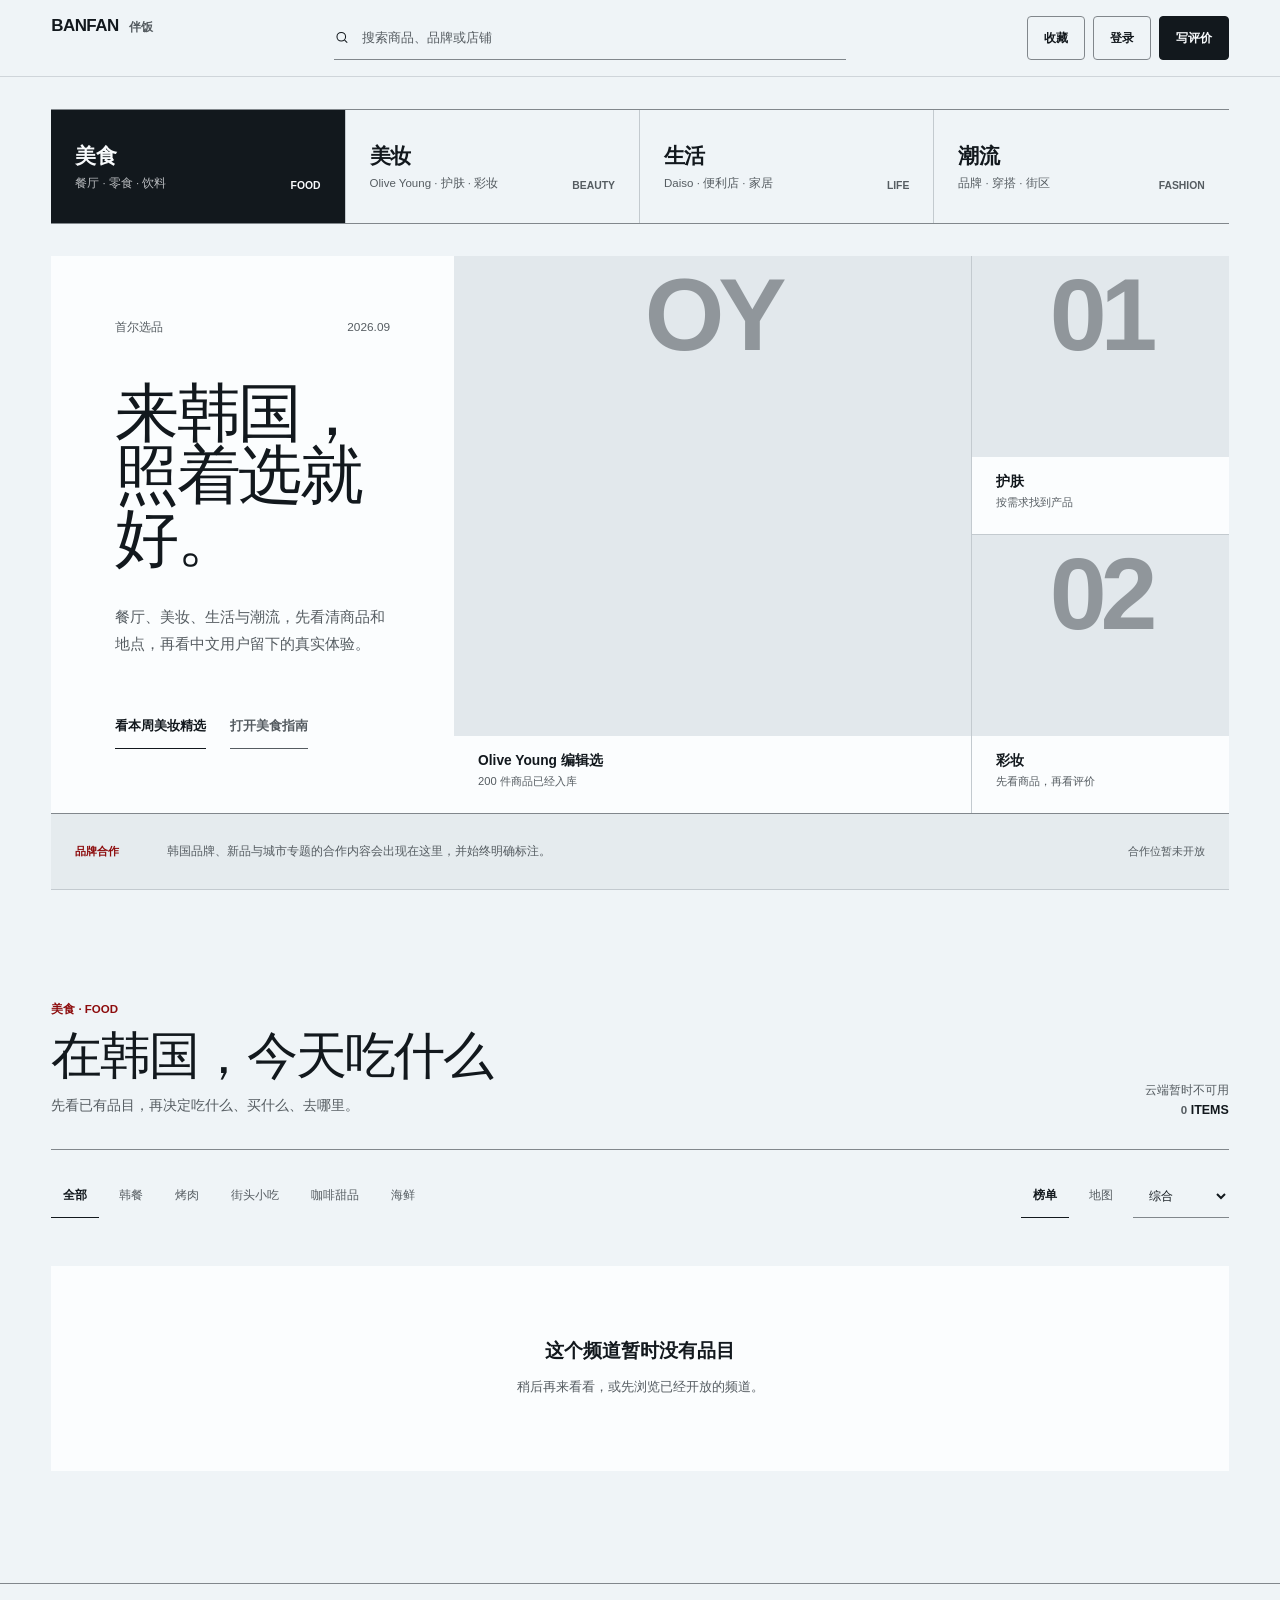
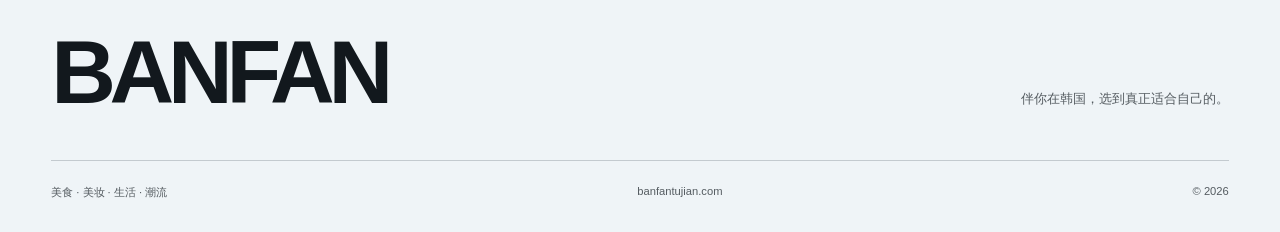
==== index.html @ 087b9762 "Polish catalog UX and connect account data" ====
<!doctype html>
<html lang="zh-CN">
<head>
  <meta charset="UTF-8" />
  <meta name="viewport" content="width=device-width, initial-scale=1.0" />
  <meta name="theme-color" content="#eef2f5" />
  <meta name="description" content="伴饭：给来韩国旅行和生活的中文用户使用的美食、美妆、生活与潮流品目指南。" />
  <title>伴饭 · 来韩国照着选</title>
  <link rel="stylesheet" href="./tokens.css?v=20260927h" />
  <link rel="stylesheet" href="./redesign.css?v=20260927n" />
</head>
<body data-channel="food">
  <header class="site-header">
    <div class="site-header-inner">
      <a class="brand" href="./" aria-label="伴饭首页">
        <strong>BANFAN</strong>
        <span>伴饭</span>
      </a>
      <label class="global-search" for="searchInput">
        <svg aria-hidden="true" viewBox="0 0 24 24"><circle cx="11" cy="11" r="6.5"></circle><path d="m16 16 4 4"></path></svg>
        <input id="searchInput" type="search" aria-label="搜索商品、品牌或店铺" placeholder="搜索商品、品牌或店铺" autocomplete="off" />
      </label>
      <div class="header-actions">
        <button id="openFavoritesButton" class="text-button" type="button" aria-pressed="false">收藏</button>
        <button id="accountButton" class="text-button account-button" type="button">登录</button>
        <button id="openReviewButton" class="primary-button" type="button">写评价</button>
      </div>
    </div>
  </header>

  <main class="catalog-shell">
    <nav class="category-launcher" aria-label="四大频道">
      <button class="category-entry is-active" type="button" data-channel="food" aria-current="page">
        <span class="entry-copy"><strong>美食</strong><small>餐厅 · 零食 · 饮料</small></span><span class="entry-en">FOOD</span>
      </button>
      <button class="category-entry" type="button" data-channel="beauty">
        <span class="entry-copy"><strong>美妆</strong><small>Olive Young · 护肤 · 彩妆</small></span><span class="entry-en">BEAUTY</span>
      </button>
      <button class="category-entry" type="button" data-channel="life">
        <span class="entry-copy"><strong>生活</strong><small>Daiso · 便利店 · 家居</small></span><span class="entry-en">LIFE</span>
      </button>
      <button class="category-entry" type="button" data-channel="fashion">
        <span class="entry-copy"><strong>潮流</strong><small>品牌 · 穿搭 · 街区</small></span><span class="entry-en">FASHION</span>
      </button>
    </nav>

    <section class="hero" aria-label="伴饭首尔选品">
      <div class="hero-copy">
        <div class="hero-context"><span>首尔选品</span><time datetime="2026-09">2026.09</time></div>
        <h1>来韩国，<br />照着选就好。</h1>
        <p>餐厅、美妆、生活与潮流，先看清商品和地点，再看中文用户留下的真实体验。</p>
        <div class="hero-actions">
          <button class="hero-link" type="button" data-channel="beauty">看本周美妆精选</button>
          <button class="hero-link is-muted" type="button" data-channel="food">打开美食指南</button>
        </div>
      </div>
      <div class="hero-lookbook" aria-label="本周精选商品">
        <button class="lookbook-tile lookbook-main" type="button" data-channel="beauty" data-hero-slot="0">
          <span class="lookbook-media"><img class="hero-product-image" src="[data-uri]" alt="" hidden /><span class="lookbook-placeholder">OY</span></span>
          <span class="lookbook-caption"><strong class="hero-product-title">Olive Young 编辑选</strong><small class="hero-product-meta">200 件商品已经入库</small></span>
        </button>
        <button class="lookbook-tile" type="button" data-channel="beauty" data-hero-slot="1">
          <span class="lookbook-media"><img class="hero-product-image" src="[data-uri]" alt="" hidden /><span class="lookbook-placeholder">01</span></span>
          <span class="lookbook-caption"><strong class="hero-product-title">护肤</strong><small class="hero-product-meta">按需求找到产品</small></span>
        </button>
        <button class="lookbook-tile" type="button" data-channel="beauty" data-hero-slot="2">
          <span class="lookbook-media"><img class="hero-product-image" src="[data-uri]" alt="" hidden /><span class="lookbook-placeholder">02</span></span>
          <span class="lookbook-caption"><strong class="hero-product-title">彩妆</strong><small class="hero-product-meta">先看商品，再看评价</small></span>
        </button>
      </div>
    </section>

    <aside class="partner-strip ad-slot" data-ad-placement="home-hero">
      <span class="ad-label">品牌合作</span>
      <p>韩国品牌、新品与城市专题的合作内容会出现在这里，并始终明确标注。</p>
      <small>合作位暂未开放</small>
    </aside>

    <section class="catalog-section">
      <header class="catalog-header">
        <div>
          <p class="channel-label" id="channelEyebrow">美食 · FOOD</p>
          <h2 id="channelTitle">在韩国，今天吃什么</h2>
          <p id="channelDescription">先看已有品目，再决定吃什么、买什么、去哪里。</p>
        </div>
        <div class="catalog-meta">
          <span id="syncStatus">正在读取品目...</span>
          <strong><span id="itemCount">0</span> ITEMS</strong>
        </div>
      </header>

      <div class="catalog-toolbar">
        <div class="filter-chips" id="filterChips" aria-label="品目筛选"></div>
        <div class="toolbar-right">
          <div class="view-switch" id="foodViewSwitch" aria-label="美食查看方式">
            <button class="is-active" type="button" data-view="list" aria-pressed="true">榜单</button>
            <button type="button" data-view="map" aria-pressed="false">地图</button>
          </div>
          <select id="sortSelect" aria-label="排序方式">
            <option value="featured">综合</option><option value="rating">评分</option><option value="reviewed">评价数</option>
          </select>
        </div>
      </div>

      <section class="food-map-panel" id="foodMapPanel" hidden>
        <div id="map"></div>
        <div class="map-head">
          <div><span>FOOD MAP</span><strong>韩国美食地图</strong></div>
          <button id="startAddPlaceButton" type="button">添加新地点</button>
        </div>
        <div class="map-status" id="mapStatus" role="status">地图只在打开时加载</div>
        <div class="add-place-bar" id="addPlaceBar" hidden>
          <div class="add-place-copy"><strong>在地图上点一下位置</strong><span id="coordinateText">尚未选择坐标</span></div>
          <input id="placeNameInput" aria-label="地点名称" placeholder="地点名称" />
          <select id="placeCategoryInput" aria-label="地点分类"><option>韩餐</option><option>烤肉</option><option>街头小吃</option><option>咖啡甜品</option><option>海鲜</option><option>酒馆</option><option>日料</option><option>中餐</option><option>西餐</option></select>
          <input id="placeNoteInput" aria-label="推荐理由" placeholder="一句推荐理由" />
          <button id="savePlaceButton" type="button">保存</button>
          <button id="cancelAddPlaceButton" type="button">取消</button>
        </div>
      </section>

      <div class="catalog-loading" id="catalogLoading" role="status" aria-live="polite">
        <span>正在整理品目</span>
        <div aria-hidden="true"><i></i><i></i><i></i><i></i></div>
      </div>
      <div class="catalog-grid" id="catalogGrid"></div>
      <div class="catalog-more" id="catalogMore" hidden>
        <button id="loadMoreButton" type="button">继续加载</button>
      </div>
      <div class="catalog-empty" id="catalogEmpty" hidden>
        <strong id="emptyTitle">这个分类的品目还没导入。</strong>
        <span id="emptyDescription">品目应该由平台批量导入，不让用户手动创建。下一步接入数据源后会直接出现在这里。</span>
        <div class="empty-actions" id="emptyActions">
          <button class="secondary-button" type="button" data-channel="food">先看美食</button>
          <button class="primary-button" type="button" data-channel="beauty">查看美妆</button>
        </div>
      </div>
    </section>
  </main>

  <button class="mobile-review-button" id="mobileReviewButton" type="button">＋ 晒图评价</button>

  <div class="auth-modal" id="authModal" hidden>
    <button class="modal-backdrop" id="authBackdrop" type="button" aria-label="关闭登录"></button>
    <section class="auth-sheet" role="dialog" aria-modal="true" aria-labelledby="authTitle">
      <button id="closeAuthButton" class="close-button auth-close" type="button" aria-label="关闭"><svg aria-hidden="true" viewBox="0 0 24 24"><path d="M5 5l14 14M19 5 5 19" /></svg></button>
      <div class="auth-intro">
        <h2 id="authTitle">留下真正有用的体验。</h2>
        <p>浏览不需要注册。登录后可以发布带图评价、补充地点，并同步收藏。</p>
        <ul>
          <li>评价必须包含真实照片</li>
          <li>商品评价绑定已有品目</li>
          <li>新地点仅开放在美食地图补充</li>
        </ul>
      </div>
      <div class="auth-action">
        <form id="authForm" class="auth-form">
          <div>
            <h3>邮箱验证码登录</h3>
            <p>输入邮箱，我们会发送一次性验证码。第一次登录会自动创建账号。</p>
          </div>
          <label>邮箱地址
            <input id="authEmail" type="email" autocomplete="email" required placeholder="name@example.com" />
          </label>
          <button id="sendAuthLinkButton" class="primary-button" type="submit">获取验证码</button>
          <p class="auth-legal">继续即表示同意遵守社区规则。微信登录将在开放平台资质完成后接入。</p>
        </form>
        <div id="authSent" class="auth-state" hidden>
          <div>
            <h3>输入邮件验证码</h3>
            <p>验证码已发送至 <strong id="authSentEmail"></strong>，10 分钟内有效。</p>
          </div>
          <form id="authOtpForm" class="auth-otp-form">
            <label for="authOtp">登录验证码</label>
            <input id="authOtp" type="text" inputmode="numeric" autocomplete="one-time-code" pattern="[0-9]{6,8}" minlength="6" maxlength="8" required aria-describedby="authOtpHint" placeholder="输入 6–8 位数字" />
            <p id="authOtpHint">也可以点击邮件中的链接直接登录。</p>
            <button id="verifyAuthOtpButton" class="primary-button" type="submit">验证并登录</button>
          </form>
          <div class="auth-state-actions">
            <button id="resendAuthOtpButton" class="text-action" type="button" disabled>60 秒后重新发送</button>
            <button id="changeAuthEmailButton" class="text-action" type="button">更换邮箱</button>
          </div>
        </div>
        <div id="authAccount" class="auth-state" hidden>
          <span>当前账号</span>
          <h3 id="authAccountEmail"></h3>
          <p>你已经可以发布带图评价、补充地点，并在不同设备同步收藏。</p>
          <button id="signOutButton" class="secondary-button" type="button">退出登录</button>
        </div>
        <p id="authStatus" class="auth-status" role="status" hidden></p>
      </div>
    </section>
  </div>

  <div class="review-modal" id="reviewModal" hidden>
    <button class="modal-backdrop" id="modalBackdrop" type="button" aria-label="关闭评价"></button>
    <section class="review-sheet" role="dialog" aria-modal="true" aria-labelledby="reviewTitle">
      <header class="review-header">
        <div><p class="dialog-context">照片必填 · 评价绑定已有品目</p><h2 id="reviewTitle">晒图评价</h2></div>
        <button id="closeReviewButton" class="close-button" type="button" aria-label="关闭"><svg aria-hidden="true" viewBox="0 0 24 24"><path d="M5 5l14 14M19 5 5 19" /></svg></button>
      </header>
      <ol class="review-steps" aria-label="评价步骤">
        <li class="is-active"><span>1</span>选择品目</li>
        <li><span>2</span>晒图打分</li>
        <li><span>3</span>写真实体验</li>
      </ol>
      <form id="reviewForm" class="review-form">
        <label>你评价的是
          <input id="reviewItemInput" list="catalogSuggestions" required placeholder="搜索现有品目，不需要自己创建" autocomplete="off" />
          <datalist id="catalogSuggestions"></datalist>
        </label>
        <div class="form-row">
          <label>评分
            <select id="reviewRating" required>
              <option value="5">5.0 · 非常值得</option><option value="4.5">4.5 · 推荐</option>
              <option value="4">4.0 · 不错</option><option value="3">3.0 · 一般</option>
              <option value="2">2.0 · 不太推荐</option><option value="1">1.0 · 避雷</option>
            </select>
          </label>
          <label>实拍照片
            <input id="reviewPhoto" type="file" accept="image/*" multiple required />
          </label>
        </div>
        <div id="reviewPhotoPreview" class="photo-preview" hidden></div>
        <label>真实体验
          <textarea id="reviewText" required minlength="10" rows="4" maxlength="500" placeholder="至少 10 个字：口味 / 肤感 / 耐用度 / 尺码……"></textarea>
        </label>
        <p class="form-note">美妆、生活、潮流品目不能由用户直接新建；缺少品目的收集入口将在下一步开放。美食地点可在 FOOD 地图新增。</p>
        <div class="form-actions">
          <button id="missingItemButton" class="quiet-button" type="button">品目补充功能准备中</button>
          <button id="submitReviewButton" class="submit-review" type="submit">提交评价</button>
        </div>
      </form>
    </section>
  </div>

  <div class="detail-modal" id="detailModal" hidden>
    <button class="modal-backdrop" id="detailBackdrop" type="button" aria-label="关闭详情"></button>
    <article class="detail-sheet" role="dialog" aria-modal="true" aria-labelledby="detailTitle">
      <button id="closeDetailButton" class="close-button detail-close" type="button" aria-label="关闭"><svg aria-hidden="true" viewBox="0 0 24 24"><path d="M5 5l14 14M19 5 5 19" /></svg></button>
      <div class="detail-product">
        <div class="detail-media"><img id="detailImage" src="[data-uri]" alt="" /></div>
        <div class="detail-copy">
          <p class="channel-label" id="detailCategory"></p>
          <h2 id="detailTitle"></h2>
          <p class="detail-original" id="detailOriginal"></p>
          <p class="detail-note" id="detailNote"></p>
          <div class="detail-score"><strong id="detailRating"></strong><span id="detailReviewCount"></span></div>
          <div class="detail-actions">
            <button id="detailFavoriteButton" class="secondary-button" type="button">收藏</button>
            <button id="detailReviewButton" class="primary-button" type="button">写带图评价</button>
          </div>
          <a id="detailSourceLink" class="detail-source" target="_blank" rel="noopener noreferrer">查看官方商品页 →</a>
        </div>
      </div>
      <section class="detail-reviews">
        <header><h3>真实带图评价</h3><span id="detailReviewSummary"></span></header>
        <div id="detailReviewList" class="detail-review-list"></div>
      </section>
      <aside class="detail-ad ad-slot" data-ad-placement="product-detail">
        <span class="ad-label">BRAND PARTNERSHIP · 品牌合作</span>
        <p>同类商品、品牌故事或门店活动将出现在这里。</p>
      </aside>
    </article>
  </div>

  <footer class="site-footer">
    <div class="footer-brand"><strong>BANFAN</strong><span>伴你在韩国，选到真正适合自己的。</span></div>
    <div class="footer-meta"><span>美食 · 美妆 · 生活 · 潮流</span><span>banfantujian.com</span><span>© 2026</span></div>
  </footer>

  <div class="toast" id="toast" role="status" hidden></div>

  <template id="catalogCardTemplate">
    <article class="catalog-card">
      <div class="card-visual">
        <img class="card-image" src="[data-uri]" alt="" loading="lazy" decoding="async" hidden>
        <span class="card-index"></span><span class="card-glyph"></span>
      </div>
      <div class="card-body">
        <span class="card-category"></span>
        <h3 class="card-title"></h3>
        <p class="card-note"></p>
        <div class="card-meta"><span class="card-rating"></span><span class="card-reviews"></span></div>
      </div>
      <button class="card-open" type="button" aria-label="查看详情"></button>
      <button class="card-favorite" type="button" aria-label="收藏" aria-pressed="false"><svg aria-hidden="true" viewBox="0 0 24 24"><path d="M12 20.2 4.6 13A4.8 4.8 0 0 1 11.4 6.2l.6.7.6-.7A4.8 4.8 0 1 1 19.4 13Z" /></svg></button>
    </article>
  </template>

  <script src="./config.js?v=20260927l"></script>
  <script src="./app.js?v=20260927o"></script>
</body>
</html>
---- tokens.css ----
/* BanFan · Seoul Selection system tokens */
:root {
  color-scheme: light;

  --color-paper: oklch(96.4% 0.006 235);
  --color-surface: oklch(99.2% 0.002 235);
  --color-surface-muted: oklch(92.8% 0.008 235);
  --color-ink: oklch(20.5% 0.014 250);
  --color-ink-muted: oklch(47% 0.012 245);
  --color-rule: oklch(83.5% 0.01 235);
  --color-rule-strong: oklch(62% 0.01 240);
  --color-accent: oklch(51% 0.19 28);
  --color-accent-dark: oklch(41% 0.16 28);
  --color-accent-ink: oklch(98.5% 0.003 235);
  --color-on-accent: var(--color-accent-ink);
  --color-focus: oklch(55% 0.18 255);

  --font-body: "Helvetica Neue", "Pretendard", "Apple SD Gothic Neo", "PingFang SC", "Noto Sans SC", sans-serif;
  --font-editorial: "Songti SC", "Noto Serif CJK SC", "Source Han Serif SC", "STSong", serif;

  --space-3xs: 0.25rem;
  --space-2xs: 0.5rem;
  --space-xs: 0.75rem;
  --space-sm: 1rem;
  --space-md: 1.5rem;
  --space-lg: 2rem;
  --space-xl: 3rem;
  --space-2xl: 4.5rem;
  --space-3xl: 7rem;

  --text-xs: 0.75rem;
  --text-sm: 0.875rem;
  --text-md: 1rem;
  --text-lg: 1.25rem;
  --text-xl: 1.75rem;
  --text-2xl: clamp(2.35rem, 5vw, 5.25rem);

  --page-gutter: clamp(1rem, 4vw, 4rem);
  --page-max: 100rem;
  --radius-control: 0.25rem;
  --radius-card: 0;
  --rule-hair: 1px;
  --ease-out: cubic-bezier(0.16, 1, 0.3, 1);
  --dur-short: 180ms;
  --dur-medium: 360ms;
}
---- redesign.css ----
* { box-sizing: border-box; }

html {
  overflow-x: clip;
  scroll-behavior: smooth;
  background: var(--color-paper);
}

body {
  overflow-x: clip;
  margin: 0;
  color: var(--color-ink);
  background: var(--color-paper);
  font-family: var(--font-body);
  font-size: var(--text-md);
  -webkit-font-smoothing: antialiased;
  text-rendering: optimizeLegibility;
}

body.modal-open { overflow: hidden; }
[hidden] { display: none !important; }

::selection { color: var(--color-on-accent); background: var(--color-accent); }

button,
input,
select,
textarea { font: inherit; }

button { color: inherit; cursor: pointer; }
button:active { transform: translateY(1px); }

button:focus-visible,
input:focus-visible,
select:focus-visible,
textarea:focus-visible,
[tabindex]:focus-visible {
  outline: 2px solid var(--color-focus);
  outline-offset: 3px;
}

.site-header {
  position: sticky;
  z-index: 1000;
  top: 0;
  border-bottom: var(--rule-hair) solid color-mix(in oklch, var(--color-rule) 72%, transparent);
  background: color-mix(in oklch, var(--color-paper) 93%, transparent);
  backdrop-filter: blur(14px);
}

.site-header-inner {
  display: grid;
  grid-template-columns: auto minmax(16rem, 32rem) auto;
  align-items: center;
  justify-content: space-between;
  gap: var(--space-xl);
  width: min(var(--page-max), 100%);
  min-height: 4.75rem;
  margin: 0 auto;
  padding: 0 var(--page-gutter);
}

.brand {
  display: inline-flex;
  align-items: baseline;
  gap: 0.65rem;
  min-height: 2.75rem;
  color: inherit;
  text-decoration: none;
  white-space: nowrap;
}

.brand strong {
  font-size: 1.06rem;
  font-weight: 800;
  letter-spacing: -0.03em;
}

.brand span {
  color: var(--color-ink-muted);
  font-size: 0.78rem;
  font-weight: 600;
}

.brand-mark,
.top-nav { display: none; }

.global-search {
  display: flex;
  align-items: center;
  gap: var(--space-xs);
  min-width: 0;
  min-height: 2.75rem;
  border: 0;
  border-bottom: var(--rule-hair) solid var(--color-rule-strong);
  background: transparent;
}

.global-search svg {
  width: 1.05rem;
  height: 1.05rem;
  fill: none;
  stroke: currentColor;
  stroke-width: 1.6;
}

.global-search input {
  width: 100%;
  border: 0;
  padding: 0;
  color: var(--color-ink);
  background: transparent;
  outline: 0;
  font-size: 0.84rem;
}

.global-search input::placeholder { color: var(--color-ink-muted); }

.header-actions {
  display: flex;
  align-items: center;
  justify-content: flex-end;
  gap: var(--space-2xs);
}

.text-button,
.primary-button,
.secondary-button,
.quiet-button,
.review-button,
.submit-review {
  min-height: 2.75rem;
  border: var(--rule-hair) solid var(--color-rule-strong);
  border-radius: var(--radius-control);
  padding: 0 var(--space-sm);
  background: transparent;
  font-size: 0.78rem;
  font-weight: 650;
  transition: color var(--dur-short) var(--ease-out), background var(--dur-short) var(--ease-out), border-color var(--dur-short) var(--ease-out);
}

.primary-button,
.review-button,
.submit-review {
  color: var(--color-on-accent);
  border-color: var(--color-ink);
  background: var(--color-ink);
}

.primary-button:hover,
.review-button:hover,
.submit-review:hover {
  border-color: var(--color-accent);
  background: var(--color-accent);
}

button:disabled,
input:disabled,
select:disabled,
textarea:disabled { cursor: not-allowed; opacity: 0.55; }

.text-button:hover,
.secondary-button:hover,
.quiet-button:hover { background: var(--color-surface-muted); }

.catalog-shell {
  width: min(var(--page-max), 100%);
  margin: 0 auto;
  padding: var(--space-lg) var(--page-gutter) var(--space-3xl);
}

.hero {
  display: grid;
  grid-template-columns: minmax(19rem, 0.78fr) minmax(0, 1.5fr);
  min-height: clamp(31rem, 62vh, 44rem);
  border-bottom: var(--rule-hair) solid var(--color-rule-strong);
  background: var(--color-surface);
}

.hero-copy {
  display: flex;
  flex-direction: column;
  justify-content: space-between;
  min-width: 0;
  padding: clamp(2rem, 5vw, 5rem);
}

.hero-context {
  display: flex;
  justify-content: space-between;
  gap: var(--space-lg);
  margin: 0;
  color: var(--color-ink-muted);
  font-size: 0.74rem;
  font-variant-numeric: tabular-nums;
}

.hero h1 {
  max-width: 9ch;
  margin: auto 0 0;
  font-family: var(--font-editorial);
  font-size: var(--text-2xl);
  font-weight: 570;
  line-height: 0.98;
  letter-spacing: -0.04em;
  text-wrap: balance;
  min-width: 0;
  overflow-wrap: anywhere;
}

.hero-copy > p:not(.hero-context) {
  max-width: 34rem;
  margin: var(--space-lg) 0 0;
  color: var(--color-ink-muted);
  font-size: 0.95rem;
  line-height: 1.8;
}

.hero-actions {
  display: flex;
  flex-wrap: wrap;
  gap: var(--space-md);
  margin-top: var(--space-xl);
}

.hero-link {
  min-height: 2.75rem;
  border: 0;
  border-bottom: var(--rule-hair) solid currentColor;
  padding: 0;
  background: transparent;
  font-size: 0.8rem;
  font-weight: 700;
}

.hero-link.is-muted { color: var(--color-ink-muted); }
.hero-link:hover { color: var(--color-accent); }

.hero-lookbook {
  display: grid;
  grid-template-columns: minmax(0, 1.45fr) minmax(0, 0.72fr);
  grid-template-rows: repeat(2, minmax(0, 1fr));
  min-width: 0;
  background: var(--color-rule);
  gap: var(--rule-hair);
}

.lookbook-tile {
  position: relative;
  display: grid;
  grid-template-rows: minmax(0, 1fr) auto;
  min-width: 0;
  min-height: 0;
  border: 0;
  padding: 0;
  text-align: left;
  background: var(--color-surface-muted);
  overflow: hidden;
}

.lookbook-main { grid-row: 1 / -1; }

.lookbook-media {
  position: relative;
  display: grid;
  place-items: center;
  min-height: 0;
  background: var(--color-surface-muted);
  overflow: hidden;
}

.hero-product-image {
  width: 100%;
  height: 100%;
  padding: clamp(1rem, 3vw, 3.5rem);
  object-fit: contain;
  background: var(--color-surface);
  transition: transform var(--dur-medium) var(--ease-out);
}

.lookbook-main .hero-product-image { padding: clamp(2rem, 5vw, 6rem); }
.lookbook-tile:hover .hero-product-image { transform: scale(1.018); }

.lookbook-placeholder {
  color: color-mix(in oklch, var(--color-ink-muted) 58%, transparent);
  font-size: clamp(2.4rem, 8vw, 8rem);
  font-weight: 760;
  letter-spacing: -0.06em;
}

.lookbook-caption {
  display: grid;
  gap: 0.25rem;
  min-width: 0;
  padding: var(--space-sm) var(--space-md) var(--space-md);
  background: var(--color-surface);
}

.lookbook-caption strong {
  overflow: hidden;
  font-size: 0.86rem;
  font-weight: 660;
  text-overflow: ellipsis;
  white-space: nowrap;
}

.lookbook-caption small {
  overflow: hidden;
  color: var(--color-ink-muted);
  font-size: 0.7rem;
  text-overflow: ellipsis;
  white-space: nowrap;
}

.partner-strip {
  display: grid;
  grid-template-columns: auto minmax(0, 1fr) auto;
  align-items: center;
  gap: var(--space-xl);
  min-height: 4.75rem;
  border-bottom: var(--rule-hair) solid var(--color-rule);
  padding: var(--space-sm) var(--space-md);
  background: color-mix(in oklch, var(--color-surface-muted) 78%, var(--color-paper));
}

.ad-label {
  color: var(--color-accent-dark);
  font-size: 0.7rem;
  font-weight: 750;
  letter-spacing: 0;
  white-space: nowrap;
}

.partner-strip p {
  margin: 0;
  color: var(--color-ink-muted);
  font-size: 0.78rem;
  line-height: 1.55;
}

.partner-strip small {
  color: var(--color-ink-muted);
  font-size: 0.7rem;
  white-space: nowrap;
}

.category-launcher {
  display: grid;
  grid-template-columns: repeat(4, minmax(0, 1fr));
  margin-bottom: var(--space-lg);
  border-top: var(--rule-hair) solid var(--color-rule-strong);
  border-bottom: var(--rule-hair) solid var(--color-rule-strong);
  background: transparent;
}

.category-entry {
  display: flex;
  align-items: flex-end;
  justify-content: space-between;
  gap: var(--space-md);
  min-width: 0;
  min-height: 5.75rem;
  border: 0;
  border-right: var(--rule-hair) solid var(--color-rule);
  padding: var(--space-lg) var(--space-md);
  text-align: left;
  background: transparent;
  transition: color var(--dur-short) var(--ease-out), background var(--dur-short) var(--ease-out);
}

.category-entry:last-child { border-right: 0; }

.category-entry:hover,
.category-entry.is-active {
  color: var(--color-on-accent);
  background: var(--color-ink);
}

.entry-number,
.entry-arrow,
.entry-icon { display: none; }

.entry-copy {
  display: grid;
  gap: 0.4rem;
  min-width: 0;
}

.entry-copy strong {
  font-size: 1.3rem;
  font-weight: 650;
  letter-spacing: -0.025em;
}

.entry-copy small {
  overflow: hidden;
  color: var(--color-ink-muted);
  font-size: 0.72rem;
  text-overflow: ellipsis;
  white-space: nowrap;
}

.category-entry:hover small,
.category-entry.is-active small { color: color-mix(in oklch, var(--color-on-accent) 72%, transparent); }

.entry-en {
  color: var(--color-ink-muted);
  font-size: 0.65rem;
  font-weight: 720;
}

.category-entry:hover .entry-en,
.category-entry.is-active .entry-en { color: var(--color-on-accent); }

.catalog-section {
  margin-top: var(--space-3xl);
  scroll-margin-top: 6rem;
}

.catalog-header {
  display: grid;
  grid-template-columns: minmax(0, 1fr) auto;
  align-items: end;
  gap: var(--space-xl);
  padding-bottom: var(--space-lg);
  border-bottom: var(--rule-hair) solid var(--color-rule-strong);
}

.channel-label,
.dialog-context {
  margin: 0 0 var(--space-xs);
  color: var(--color-accent-dark);
  font-size: 0.72rem;
  font-weight: 700;
}

.catalog-header h2 {
  max-width: 18ch;
  margin: 0 0 var(--space-xs);
  font-size: clamp(2rem, 4vw, 4.2rem);
  font-weight: 560;
  line-height: 1.04;
  letter-spacing: -0.04em;
  text-wrap: balance;
  min-width: 0;
  overflow-wrap: anywhere;
}

.catalog-header > div > p:last-child {
  max-width: 42rem;
  margin: 0;
  color: var(--color-ink-muted);
  font-size: 0.86rem;
  line-height: 1.65;
}

.catalog-meta {
  display: grid;
  justify-items: end;
  gap: 0.35rem;
  text-align: right;
  font-variant-numeric: tabular-nums;
}

.catalog-meta span { color: var(--color-ink-muted); font-size: 0.72rem; }
.catalog-meta strong { font-size: 0.78rem; font-weight: 700; }

.catalog-toolbar {
  display: flex;
  align-items: center;
  justify-content: space-between;
  gap: var(--space-lg);
  padding: var(--space-md) 0 var(--space-xl);
}

.filter-chips {
  display: flex;
  gap: var(--space-2xs);
  overflow-x: auto;
  scrollbar-width: none;
}

.filter-chips::-webkit-scrollbar { display: none; }

.filter-chip,
.view-switch button {
  flex: 0 0 auto;
  min-height: 2.75rem;
  border: 0;
  border-bottom: var(--rule-hair) solid transparent;
  padding: 0 var(--space-xs);
  color: var(--color-ink-muted);
  background: transparent;
  font-size: 0.76rem;
}

.filter-chip:hover,
.filter-chip.is-active,
.view-switch button:hover,
.view-switch button.is-active {
  color: var(--color-ink);
  border-color: var(--color-ink);
  font-weight: 700;
  background: transparent;
}

.toolbar-right,
.view-switch { display: flex; align-items: center; gap: var(--space-2xs); }

#sortSelect {
  min-height: 2.75rem;
  border: 0;
  border-bottom: var(--rule-hair) solid var(--color-rule-strong);
  border-radius: 0;
  padding: 0 1.75rem 0 var(--space-xs);
  color: var(--color-ink);
  background-color: transparent;
  font-size: 0.76rem;
}

.catalog-grid {
  display: grid;
  grid-template-columns: repeat(4, minmax(0, 1fr));
  gap: var(--space-2xl) var(--space-md);
}

.catalog-card {
  position: relative;
  display: grid;
  align-content: start;
  min-width: 0;
  background: transparent;
  cursor: pointer;
}

.card-visual {
  position: relative;
  display: grid;
  place-items: center;
  aspect-ratio: 1;
  color: var(--color-ink-muted);
  background: var(--color-surface-muted);
  overflow: hidden;
}

.card-visual.has-image { background: var(--color-surface); }
.card-visual.has-image .card-glyph { display: none; }

.card-image {
  width: 100%;
  height: 100%;
  padding: clamp(0.45rem, 1.2vw, 1rem);
  object-fit: contain;
  object-position: center;
  background: var(--color-surface);
  transition: transform var(--dur-medium) var(--ease-out);
}

.catalog-card:hover .card-image { transform: scale(1.018); }
.card-index { display: none; }
.card-glyph { font-size: clamp(2.8rem, 6vw, 5rem); font-weight: 700; letter-spacing: -0.06em; opacity: 0.28; }

.card-body { padding: var(--space-sm) 0 0; }

.card-category {
  display: block;
  overflow: hidden;
  color: var(--color-ink-muted);
  font-size: 0.68rem;
  font-weight: 650;
  text-overflow: ellipsis;
  white-space: nowrap;
}

.card-title {
  display: -webkit-box;
  min-height: 2.8em;
  margin: 0.45rem 0 0;
  overflow: hidden;
  font-size: 0.92rem;
  font-weight: 630;
  line-height: 1.4;
  letter-spacing: -0.018em;
  -webkit-box-orient: vertical;
  -webkit-line-clamp: 2;
}

.card-note {
  margin: var(--space-xs) 0 0;
  color: var(--color-ink);
  font-size: 0.8rem;
  font-weight: 650;
  font-variant-numeric: tabular-nums;
}

.catalog-card[data-kind="place"] .card-note {
  display: -webkit-box;
  min-height: 3.1em;
  overflow: hidden;
  font-weight: 500;
  line-height: 1.55;
  -webkit-box-orient: vertical;
  -webkit-line-clamp: 2;
}

.card-meta {
  display: flex;
  gap: var(--space-xs);
  margin-top: var(--space-xs);
  color: var(--color-ink-muted);
  font-size: 0.68rem;
}

.card-rating { color: var(--color-ink); font-weight: 650; }

.card-favorite {
  position: absolute;
  z-index: 2;
  top: var(--space-xs);
  right: var(--space-xs);
  display: grid;
  place-items: center;
  width: 2.75rem;
  height: 2.75rem;
  border: 0;
  border-radius: 50%;
  background: color-mix(in oklch, var(--color-surface) 92%, transparent);
}

.card-favorite svg { width: 1.15rem; height: 1.15rem; fill: none; stroke: currentColor; stroke-linecap: round; stroke-linejoin: round; stroke-width: 1.6; }
.card-favorite[data-active="true"] { color: var(--color-on-accent); background: var(--color-accent); }
.card-favorite[data-active="true"] svg { fill: currentColor; }

.card-open {
  position: absolute;
  z-index: 1;
  inset: 0;
  border: 0;
  padding: 0;
  background: transparent;
}

.card-open:focus-visible {
  outline: 2px solid var(--color-focus);
  outline-offset: 3px;
}

.catalog-ad {
  display: flex;
  flex-direction: column;
  justify-content: space-between;
  aspect-ratio: 1;
  padding: var(--space-lg);
  color: var(--color-on-accent);
  background: var(--color-ink);
}

.catalog-ad .ad-label { color: color-mix(in oklch, var(--color-on-accent) 72%, transparent); }
.catalog-ad strong { display: block; max-width: 12ch; font-size: clamp(1.45rem, 2.6vw, 2.5rem); font-weight: 520; line-height: 1.06; letter-spacing: -0.035em; }
.catalog-ad p { max-width: 28ch; color: color-mix(in oklch, var(--color-on-accent) 66%, transparent); font-size: 0.74rem; line-height: 1.6; }
.catalog-ad small { color: color-mix(in oklch, var(--color-on-accent) 48%, transparent); font-size: 0.68rem; }

.catalog-more { display: grid; place-items: center; padding-top: var(--space-xl); }
.catalog-more button { min-width: 13rem; min-height: 3rem; border: var(--rule-hair) solid var(--color-ink); border-radius: var(--radius-control); background: transparent; font-size: 0.78rem; font-weight: 700; }
.catalog-more button:hover { color: var(--color-on-accent); background: var(--color-ink); }

.catalog-loading {
  display: grid;
  gap: var(--space-md);
  padding: var(--space-md) 0;
  color: var(--color-ink-muted);
  font-size: 0.72rem;
}

.catalog-loading > div { display: grid; grid-template-columns: repeat(4, minmax(0, 1fr)); gap: var(--space-md); }
.catalog-loading i { display: block; aspect-ratio: 1; background: linear-gradient(110deg, var(--color-surface-muted) 30%, var(--color-surface) 45%, var(--color-surface-muted) 60%); background-size: 240% 100%; animation: catalog-loading 1.4s var(--ease-out) infinite; }
@keyframes catalog-loading { to { background-position-x: -240%; } }

.catalog-empty {
  display: grid;
  justify-items: center;
  gap: var(--space-xs);
  padding: var(--space-2xl) var(--space-md);
  text-align: center;
  background: var(--color-surface);
}

.catalog-empty strong { font-size: 1.2rem; }
.catalog-empty span { max-width: 36rem; color: var(--color-ink-muted); font-size: 0.82rem; line-height: 1.7; }
.empty-actions { display: flex; flex-wrap: wrap; justify-content: center; gap: var(--space-xs); margin-top: var(--space-sm); }

.food-map-panel {
  position: relative;
  height: min(42rem, 70vh);
  min-height: 31rem;
  margin-bottom: var(--space-lg);
  background: var(--color-surface-muted);
  overflow: hidden;
}

#map { width: 100%; height: 100%; }

.map-fallback {
  display: grid;
  grid-template-rows: auto minmax(0, 1fr);
  width: 100%;
  height: 100%;
  padding: 6.5rem var(--space-lg) var(--space-lg);
  background: var(--color-surface-muted);
}

.map-fallback-copy { max-width: 34rem; }
.map-fallback-copy strong { display: block; font-family: var(--font-editorial); font-size: clamp(1.7rem, 3vw, 2.8rem); font-weight: 560; letter-spacing: -0.03em; }
.map-fallback-copy p { margin: var(--space-xs) 0 var(--space-lg); color: var(--color-ink-muted); font-size: 0.78rem; line-height: 1.65; }
.map-fallback-list { display: grid; grid-template-columns: repeat(3, minmax(0, 1fr)); align-content: start; gap: var(--rule-hair); overflow-y: auto; background: var(--color-rule); }
.map-fallback-place { display: grid; gap: 0.35rem; min-height: 6.5rem; border: 0; padding: var(--space-sm); text-align: left; background: var(--color-surface); }
.map-fallback-place:hover { background: color-mix(in oklch, var(--color-surface) 78%, var(--color-paper)); }
.map-fallback-place strong { overflow: hidden; font-size: 0.84rem; text-overflow: ellipsis; white-space: nowrap; }
.map-fallback-place span { color: var(--color-ink-muted); font-size: 0.7rem; }

.map-head {
  position: absolute;
  z-index: 700;
  top: var(--space-sm);
  right: var(--space-sm);
  left: var(--space-sm);
  display: flex;
  align-items: center;
  justify-content: space-between;
  pointer-events: none;
}

.map-head > div,
.map-status {
  display: grid;
  gap: 0.18rem;
  border: var(--rule-hair) solid var(--color-rule);
  padding: var(--space-xs) var(--space-sm);
  background: color-mix(in oklch, var(--color-surface) 95%, transparent);
  box-shadow: 0 0.75rem 2.2rem color-mix(in oklch, var(--color-ink) 10%, transparent);
  pointer-events: auto;
}

.map-head span { color: var(--color-ink-muted); font-size: 0.7rem; letter-spacing: 0; }
.map-head strong { font-size: 0.92rem; }
.map-head button { min-height: 2.75rem; border: 0; padding: 0 var(--space-sm); color: var(--color-on-accent); background: var(--color-ink); font-size: 0.76rem; font-weight: 700; pointer-events: auto; }

.map-status { position: absolute; z-index: 650; right: var(--space-sm); bottom: var(--space-sm); font-size: 0.7rem; }

.add-place-bar {
  position: absolute;
  z-index: 800;
  right: var(--space-sm);
  bottom: var(--space-sm);
  left: var(--space-sm);
  display: grid;
  grid-template-columns: minmax(10rem, 1.2fr) minmax(9rem, 1fr) 8rem minmax(11rem, 1.4fr) auto auto;
  gap: var(--space-2xs);
  padding: var(--space-xs);
  background: var(--color-surface);
  box-shadow: 0 1rem 3rem color-mix(in oklch, var(--color-ink) 14%, transparent);
}

.add-place-copy { display: grid; align-content: center; }
.add-place-copy strong { font-size: 0.78rem; }
.add-place-copy span { margin-top: 0.18rem; color: var(--color-ink-muted); font-size: 0.7rem; }
.add-place-bar input,
.add-place-bar select { min-width: 0; min-height: 2.75rem; border: var(--rule-hair) solid var(--color-rule); padding: 0 var(--space-xs); background: var(--color-surface); outline: 0; }
.add-place-bar button { min-height: 2.75rem; border: var(--rule-hair) solid var(--color-rule); padding: 0 var(--space-xs); background: var(--color-surface); font-weight: 700; }
#savePlaceButton { color: var(--color-on-accent); border-color: var(--color-accent); background: var(--color-accent); }

.banfan-pin { display: grid; place-items: center; width: 2.15rem; height: 2.15rem; border: 3px solid var(--color-surface); border-radius: 50% 50% 50% 8px; color: var(--color-on-accent); background: var(--color-accent); box-shadow: 0 0.5rem 1.2rem color-mix(in oklch, var(--color-ink) 20%, transparent); font-size: 0.75rem; font-weight: 750; transform: rotate(-45deg); }
.banfan-pin span { transform: rotate(45deg); }
.map-popup { min-width: 12rem; padding: var(--space-xs) var(--space-sm); background: var(--color-surface); box-shadow: 0 0.75rem 2rem color-mix(in oklch, var(--color-ink) 16%, transparent); }
.map-popup strong { display: block; margin-bottom: 0.2rem; }
.map-popup span { color: var(--color-ink-muted); font-size: 0.72rem; }

.mobile-review-button { display: none; }

.auth-modal,
.review-modal,
.detail-modal {
  position: fixed;
  z-index: 3000;
  inset: 0;
  display: grid;
  place-items: center;
  padding: var(--space-lg);
}

.modal-backdrop { position: absolute; inset: 0; width: 100%; height: 100%; border: 0; background: color-mix(in oklch, var(--color-ink) 72%, transparent); backdrop-filter: blur(0.25rem); }

.auth-sheet {
  position: relative;
  display: grid;
  grid-template-columns: minmax(0, 0.92fr) minmax(20rem, 1.08fr);
  width: min(54rem, 100%);
  max-height: calc(100dvh - 3rem);
  background: var(--color-surface);
  box-shadow: 0 1.5rem 5rem color-mix(in oklch, var(--color-ink) 24%, transparent);
  overflow-y: auto;
}

.auth-close { position: absolute; z-index: 3; top: var(--space-sm); right: var(--space-sm); }
.auth-intro { display: flex; flex-direction: column; justify-content: space-between; min-height: 30rem; padding: var(--space-xl); color: var(--color-on-accent); background: var(--color-ink); }
.auth-intro h2 { max-width: 9ch; margin: 0; font-family: var(--font-editorial); font-size: clamp(2.6rem, 5vw, 4.4rem); font-weight: 520; line-height: 1.02; letter-spacing: -0.04em; }
.auth-intro p { max-width: 28rem; margin: auto 0 var(--space-xl); color: color-mix(in oklch, var(--color-on-accent) 72%, transparent); font-size: 0.84rem; line-height: 1.7; }
.auth-intro ul { display: grid; gap: var(--space-2xs); margin: 0; padding: var(--space-md) 0 0; border-top: var(--rule-hair) solid color-mix(in oklch, var(--color-on-accent) 24%, transparent); list-style: none; color: color-mix(in oklch, var(--color-on-accent) 82%, transparent); font-size: 0.72rem; }
.auth-action { display: grid; align-content: center; min-height: 30rem; padding: clamp(3rem, 6vw, 5rem) var(--space-xl); }
.auth-form,
.auth-otp-form { display: grid; gap: var(--space-lg); }
.auth-form h3,
.auth-state h3 { margin: 0; font-family: var(--font-editorial); font-size: 1.65rem; font-weight: 560; letter-spacing: -0.03em; overflow-wrap: anywhere; }
.auth-form > div p,
.auth-state p { margin: var(--space-xs) 0 0; color: var(--color-ink-muted); font-size: 0.78rem; line-height: 1.65; }
.auth-form label,
.auth-otp-form label { display: grid; gap: var(--space-xs); font-size: 0.74rem; font-weight: 650; }
.auth-form input,
.auth-otp-form input { width: 100%; min-height: 3rem; border: 0; border-bottom: var(--rule-hair) solid var(--color-rule-strong); border-radius: 0; padding: 0; color: var(--color-ink); background: transparent; outline: 0; font-size: 1rem; }
.auth-form .primary-button,
.auth-otp-form .primary-button { width: 100%; }
.auth-legal { margin: calc(var(--space-xs) * -1) 0 0; color: var(--color-ink-muted); font-size: 0.68rem; line-height: 1.55; }
.auth-state { display: grid; gap: var(--space-md); }
.auth-state > span { color: var(--color-ink-muted); font-size: 0.7rem; }
.auth-state .secondary-button { justify-self: start; }
.auth-state strong { color: var(--color-ink); font-weight: 650; overflow-wrap: anywhere; }
.auth-otp-form { gap: var(--space-sm); margin-top: var(--space-xs); }
.auth-otp-form input {
  min-height: 4.25rem;
  border: var(--rule-hair) solid var(--color-rule-strong);
  padding: 0 var(--space-sm);
  font-size: clamp(1.5rem, 4vw, 2rem);
  font-variant-numeric: tabular-nums;
  font-weight: 650;
  letter-spacing: 0.18em;
}
.auth-otp-form input::placeholder { color: var(--color-ink-muted); font-size: 0.78rem; font-weight: 500; letter-spacing: 0; }
.auth-otp-form input:focus { border-color: var(--color-focus); box-shadow: 0 0 0 1px var(--color-focus); }
.auth-otp-form > p { margin: 0; color: var(--color-ink-muted); font-size: 0.7rem; line-height: 1.55; }
.auth-state-actions { display: flex; flex-wrap: wrap; justify-content: space-between; gap: var(--space-xs) var(--space-md); padding-top: var(--space-xs); border-top: var(--rule-hair) solid var(--color-rule); }
.text-action { min-height: 2.75rem; border: 0; padding: 0; color: var(--color-ink); background: transparent; font-size: 0.72rem; font-weight: 700; text-decoration: underline; text-underline-offset: 0.25rem; }
.text-action:hover { color: var(--color-accent-dark); }
.text-action:disabled { color: var(--color-ink-muted); text-decoration: none; cursor: wait; }
.auth-status { margin: var(--space-md) 0 0; padding-top: var(--space-sm); border-top: var(--rule-hair) solid var(--color-rule); color: var(--color-accent-dark); font-size: 0.72rem; line-height: 1.55; }

.review-sheet,
.detail-sheet {
  position: relative;
  width: min(43rem, 100%);
  max-height: calc(100dvh - 3rem);
  padding: var(--space-lg);
  background: var(--color-surface);
  box-shadow: 0 1.5rem 5rem color-mix(in oklch, var(--color-ink) 24%, transparent);
  overflow-y: auto;
}

.review-header { display: flex; justify-content: space-between; gap: var(--space-lg); padding-bottom: var(--space-md); border-bottom: var(--rule-hair) solid var(--color-rule); }
.review-header h2 { margin: 0; font-size: 1.8rem; font-weight: 570; letter-spacing: -0.035em; }
.close-button { display: grid; place-items: center; width: 2.75rem; height: 2.75rem; border: var(--rule-hair) solid var(--color-rule); background: var(--color-surface); }
.close-button svg { width: 1.1rem; height: 1.1rem; fill: none; stroke: currentColor; stroke-linecap: round; stroke-width: 1.7; }

.review-steps { display: grid; grid-template-columns: repeat(3, minmax(0, 1fr)); margin: var(--space-md) 0; padding: 0; list-style: none; }
.review-steps li { display: flex; align-items: center; gap: var(--space-2xs); min-height: 2.75rem; border-bottom: 2px solid var(--color-rule); color: var(--color-ink-muted); font-size: 0.72rem; font-weight: 650; }
.review-steps li span { font-variant-numeric: tabular-nums; }
.review-steps li.is-active { color: var(--color-ink); border-color: var(--color-accent); }

.review-form { display: grid; gap: var(--space-md); }
.review-form label { display: grid; gap: var(--space-xs); color: var(--color-ink); font-size: 0.76rem; font-weight: 650; }
.review-form input,
.review-form select,
.review-form textarea { width: 100%; border: var(--rule-hair) solid var(--color-rule); border-radius: var(--radius-control); padding: 0.75rem; color: var(--color-ink); background: var(--color-surface); outline: 0; }
.review-form textarea { resize: vertical; }
.form-row { display: grid; grid-template-columns: 1fr 1fr; gap: var(--space-md); }
.photo-preview { display: grid; grid-template-columns: repeat(3, minmax(0, 1fr)); gap: var(--space-2xs); }
.photo-preview img { width: 100%; aspect-ratio: 1; object-fit: cover; background: var(--color-surface-muted); }
.form-note { margin: 0; color: var(--color-ink-muted); font-size: 0.72rem; line-height: 1.6; }
.form-actions { display: flex; justify-content: space-between; gap: var(--space-xs); }
.submit-review { min-width: 9.5rem; }

.toast { position: fixed; z-index: 5000; right: var(--space-lg); bottom: var(--space-lg); max-width: 22rem; padding: var(--space-xs) var(--space-sm); color: var(--color-on-accent); background: var(--color-ink); box-shadow: 0 0.75rem 2.25rem color-mix(in oklch, var(--color-ink) 18%, transparent); font-size: 0.76rem; font-weight: 650; }

.detail-sheet { width: min(68rem, 100%); padding: 0; }
.detail-close { position: absolute; z-index: 5; top: var(--space-sm); right: var(--space-sm); }
.detail-product { display: grid; grid-template-columns: minmax(0, 1fr) minmax(21rem, 0.85fr); }
.detail-media { display: grid; place-items: center; aspect-ratio: 1; background: var(--color-surface-muted); }
.detail-media img { width: 100%; height: 100%; padding: var(--space-lg); object-fit: contain; background: var(--color-surface); }
.detail-copy { display: flex; flex-direction: column; justify-content: center; padding: clamp(2.25rem, 6vw, 5rem); border-left: var(--rule-hair) solid var(--color-rule); }
.detail-copy h2 { margin: 0; font-size: clamp(1.8rem, 3.6vw, 3.2rem); font-weight: 560; line-height: 1.13; letter-spacing: -0.04em; }
.detail-original { margin: var(--space-sm) 0 0; color: var(--color-ink-muted); font-size: 0.72rem; line-height: 1.6; }
.detail-note { margin: var(--space-lg) 0; font-size: 0.9rem; line-height: 1.7; }
.detail-score { display: flex; align-items: baseline; gap: var(--space-xs); padding: var(--space-md) 0; border-top: var(--rule-hair) solid var(--color-rule); border-bottom: var(--rule-hair) solid var(--color-rule); }
.detail-score strong { font-size: 1rem; }
.detail-score span { color: var(--color-ink-muted); font-size: 0.72rem; }
.detail-actions { display: grid; grid-template-columns: 1fr 1.5fr; gap: var(--space-2xs); margin-top: var(--space-lg); }
.detail-source { align-self: flex-start; margin-top: var(--space-md); color: var(--color-ink-muted); font-size: 0.72rem; text-underline-offset: 0.25rem; }

.detail-reviews { padding: var(--space-xl) clamp(1.5rem, 5vw, 4rem); border-top: var(--rule-hair) solid var(--color-rule-strong); }
.detail-reviews > header { display: flex; align-items: end; justify-content: space-between; gap: var(--space-lg); margin-bottom: var(--space-lg); }
.detail-reviews h3 { margin: 0; font-size: 1.5rem; font-weight: 560; letter-spacing: -0.025em; }
.detail-reviews header > span { color: var(--color-ink-muted); font-size: 0.72rem; }
.detail-review-list { display: grid; grid-template-columns: repeat(2, minmax(0, 1fr)); gap: var(--space-xs); }
.review-empty { grid-column: 1 / -1; padding: var(--space-xl) 0; border-top: var(--rule-hair) solid var(--color-rule); border-bottom: var(--rule-hair) solid var(--color-rule); text-align: center; }
.review-empty strong { font-size: 1rem; font-weight: 650; }
.review-empty p { margin: var(--space-2xs) 0 0; color: var(--color-ink-muted); font-size: 0.72rem; }
.detail-review-card { padding: var(--space-md); background: var(--color-surface-muted); }
.detail-review-card > div { display: flex; justify-content: space-between; gap: var(--space-xs); }
.detail-review-card span,
.detail-review-card small { color: var(--color-ink-muted); font-size: 0.68rem; }
.detail-review-card p { font-size: 0.78rem; line-height: 1.65; }
.review-photo-grid { display: grid; grid-template-columns: repeat(2, minmax(0, 1fr)); gap: var(--space-2xs); margin: var(--space-sm) 0; }
.review-photo-grid img { width: 100%; aspect-ratio: 1; object-fit: cover; background: var(--color-surface); }
.detail-ad { display: flex; align-items: center; justify-content: space-between; gap: var(--space-xl); padding: var(--space-lg) clamp(1.5rem, 5vw, 4rem); border-top: var(--rule-hair) solid var(--color-rule); background: var(--color-surface-muted); }
.detail-ad p { margin: 0; color: var(--color-ink-muted); font-size: 0.74rem; }

.site-footer {
  width: min(var(--page-max), 100%);
  margin: 0 auto;
  border-top: var(--rule-hair) solid var(--color-rule-strong);
  padding: var(--space-xl) var(--page-gutter) var(--space-lg);
}

.footer-brand {
  display: flex;
  align-items: baseline;
  justify-content: space-between;
  gap: var(--space-xl);
  padding-bottom: var(--space-xl);
}

.footer-brand strong { font-size: clamp(2.5rem, 7vw, 7.5rem); font-weight: 760; line-height: 0.9; letter-spacing: -0.07em; }
.footer-brand span { max-width: 20rem; color: var(--color-ink-muted); font-size: 0.84rem; line-height: 1.6; }
.footer-meta { display: flex; flex-wrap: wrap; justify-content: space-between; gap: var(--space-sm); padding-top: var(--space-md); border-top: var(--rule-hair) solid var(--color-rule); color: var(--color-ink-muted); font-size: 0.7rem; }

.hero h1,
.catalog-header h2,
.review-header h2,
.detail-copy h2,
.detail-reviews h3 { font-family: var(--font-editorial); }

.detail-copy h2,
.detail-reviews h3 { min-width: 0; overflow-wrap: anywhere; }

.hero-link,
.category-entry,
.header-actions button,
.filter-chip,
.view-switch button,
.catalog-more button,
.form-actions button,
.mobile-review-button { white-space: nowrap; }

@media (min-width: 88rem) {
  .catalog-grid { grid-template-columns: repeat(5, minmax(0, 1fr)); }
}

@media (max-width: 68rem) {
  .site-header-inner { grid-template-columns: auto minmax(12rem, 1fr) auto; gap: var(--space-md); }
  .hero { grid-template-columns: minmax(17rem, 0.8fr) minmax(0, 1.2fr); }
  .catalog-grid { grid-template-columns: repeat(3, minmax(0, 1fr)); }
  .catalog-loading > div { grid-template-columns: repeat(3, minmax(0, 1fr)); }
}

@media (max-width: 60rem) {
  .site-header-inner {
    grid-template-columns: 1fr auto;
    gap: var(--space-2xs) var(--space-md);
    min-height: 0;
    padding-top: var(--space-xs);
    padding-bottom: var(--space-xs);
  }
  .global-search { grid-column: 1 / -1; grid-row: 2; min-height: 2.75rem; }
  .header-actions { grid-column: 2; grid-row: 1; }
  .header-actions .primary-button { display: none; }
  .hero { grid-template-columns: minmax(0, 1fr); }
  .hero-copy { min-height: 27rem; }
  .hero-lookbook { min-height: 34rem; }
  .detail-product { grid-template-columns: minmax(0, 1fr); }
  .detail-media { max-height: 55dvh; }
  .detail-copy { padding: var(--space-xl) var(--space-md); border-top: var(--rule-hair) solid var(--color-rule); border-left: 0; }
}

@media (max-width: 47.5rem) {
  body { padding-bottom: 4.25rem; }

  .site-header-inner { padding: var(--space-xs) var(--space-sm); }

  .brand { min-height: 2.75rem; align-items: center; }
  .brand strong { font-size: 1rem; }
  .global-search { grid-column: 1 / -1; grid-row: 2; min-height: 2.5rem; }
  .header-actions { grid-column: 2; grid-row: 1; }
  .header-actions .primary-button { display: none; }
  .header-actions .text-button { min-height: 2.75rem; border: 0; padding: 0; }
  .header-actions .text-button { min-width: 2.75rem; }

  .catalog-shell { padding: var(--space-md) var(--space-sm) var(--space-2xl); }

  .hero { grid-template-columns: minmax(0, 1fr); min-height: 0; }
  .hero-copy { min-height: 28rem; padding: var(--space-lg); }
  .hero h1 { font-size: clamp(2.9rem, 15vw, 4.8rem); }
  .hero-copy > p:not(.hero-context) { font-size: 0.86rem; }
  .hero-actions { gap: var(--space-lg); }

  .hero-lookbook {
    grid-template-columns: repeat(2, minmax(0, 1fr));
    grid-template-rows: auto auto;
  }

  .lookbook-main { grid-column: 1 / -1; grid-row: auto; }
  .lookbook-main .lookbook-media { aspect-ratio: 1.25; }
  .lookbook-tile:not(.lookbook-main) .lookbook-media { aspect-ratio: 1; }
  .lookbook-caption { padding: var(--space-xs); }

  .partner-strip { grid-template-columns: 1fr auto; gap: var(--space-xs); padding: var(--space-sm); }
  .partner-strip p { grid-column: 1 / -1; grid-row: 2; }

  .category-launcher { position: sticky; z-index: 900; top: 7.25rem; margin-right: calc(var(--space-sm) * -1); margin-left: calc(var(--space-sm) * -1); background: color-mix(in oklch, var(--color-paper) 96%, transparent); backdrop-filter: blur(12px); }
  .category-entry { align-items: center; justify-content: center; min-height: 3.75rem; padding: var(--space-xs) var(--space-2xs); text-align: center; }
  .entry-copy strong { font-size: 0.92rem; }
  .entry-copy small { display: none; }
  .entry-en { display: none; }

  .catalog-section { margin-top: var(--space-2xl); }
  .catalog-header { grid-template-columns: minmax(0, 1fr); }
  .catalog-header h2 { font-size: clamp(2rem, 11vw, 3.2rem); }
  .catalog-meta { display: none; }
  .catalog-toolbar { align-items: flex-start; padding-bottom: var(--space-lg); }
  .filter-chips {
    max-width: calc(100vw - (var(--space-sm) * 2) - 8rem);
    padding-bottom: var(--space-3xs);
    mask-image: linear-gradient(to right, black calc(100% - 1.5rem), transparent);
  }
  .toolbar-right { flex-direction: column; align-items: flex-end; }
  #sortSelect { width: 5.75rem; }

  .catalog-grid { grid-template-columns: repeat(2, minmax(0, 1fr)); gap: var(--space-xl) var(--space-xs); }
  .catalog-loading > div { grid-template-columns: repeat(2, minmax(0, 1fr)); gap: var(--space-xs); }
  .card-title { font-size: 0.78rem; }
  .card-category,
  .card-meta { font-size: 0.64rem; }
  .card-note { font-size: 0.74rem; }
  .card-favorite { top: var(--space-2xs); right: var(--space-2xs); width: 2.75rem; height: 2.75rem; }
  .catalog-ad { padding: var(--space-sm); }
  .catalog-ad strong { font-size: 1.3rem; }

  .food-map-panel { height: 66vh; min-height: 30rem; margin-right: calc(var(--space-sm) * -1); margin-left: calc(var(--space-sm) * -1); }
  .map-fallback { padding: 6rem var(--space-xs) var(--space-xs); }
  .map-fallback-list { grid-template-columns: minmax(0, 1fr); }
  .map-head { top: var(--space-xs); right: var(--space-xs); left: var(--space-xs); }
  .map-head button { padding: 0 var(--space-xs); }
  .add-place-bar { right: var(--space-xs); bottom: var(--space-xs); left: var(--space-xs); grid-template-columns: minmax(0, 1fr) 6.5rem; }
  .add-place-copy,
  #placeNoteInput { grid-column: 1 / -1; }

  .mobile-review-button {
    position: fixed;
    z-index: 1500;
    right: 0;
    bottom: 0;
    left: 0;
    display: block;
    width: 100%;
    min-height: calc(3.75rem + env(safe-area-inset-bottom));
    border: 0;
    border-top: var(--rule-hair) solid var(--color-rule-strong);
    color: var(--color-on-accent);
    background: var(--color-ink);
    font-size: 0.84rem;
    padding-bottom: env(safe-area-inset-bottom);
    font-weight: 700;
  }

  .auth-modal,
  .review-modal,
  .detail-modal { place-items: end stretch; padding: 0; }
  .auth-sheet { grid-template-columns: minmax(0, 1fr); width: 100%; max-height: 94dvh; box-shadow: 0 -1.25rem 3.75rem color-mix(in oklch, var(--color-ink) 24%, transparent); }
  .auth-intro { min-height: auto; padding: var(--space-xl) var(--space-md); }
  .auth-intro h2 { max-width: 11ch; padding-right: var(--space-xl); font-size: clamp(2.4rem, 12vw, 3.8rem); }
  .auth-intro p { margin: var(--space-lg) 0; }
  .auth-action { min-height: auto; padding: var(--space-xl) var(--space-md); }
  .review-sheet,
  .detail-sheet { width: 100%; max-height: 94dvh; box-shadow: 0 -1.25rem 3.75rem color-mix(in oklch, var(--color-ink) 24%, transparent); }
  .review-sheet { padding: var(--space-md); }
  .review-steps li { justify-content: center; min-height: 3rem; text-align: center; }
  .form-row { grid-template-columns: minmax(0, 1fr); }
  .form-actions { flex-direction: column-reverse; }
  .form-actions button { width: 100%; }

  .detail-media { max-height: 50dvh; }
  .detail-reviews { padding: var(--space-xl) var(--space-md); }
  .detail-review-list { grid-template-columns: minmax(0, 1fr); }
  .detail-ad { align-items: flex-start; flex-direction: column; gap: var(--space-xs); padding: var(--space-lg) var(--space-md); }
  .toast { right: var(--space-sm); bottom: 4.75rem; left: var(--space-sm); max-width: none; }

  .footer-brand { align-items: flex-start; flex-direction: column; }
  .footer-brand strong { font-size: clamp(3.5rem, 20vw, 6.5rem); }
  .footer-meta { flex-direction: column; }
}

@media (prefers-reduced-motion: reduce) {
  *,
  *::before,
  *::after { scroll-behavior: auto !important; transition: none !important; animation: none !important; }
  button:active { transform: none; }
}
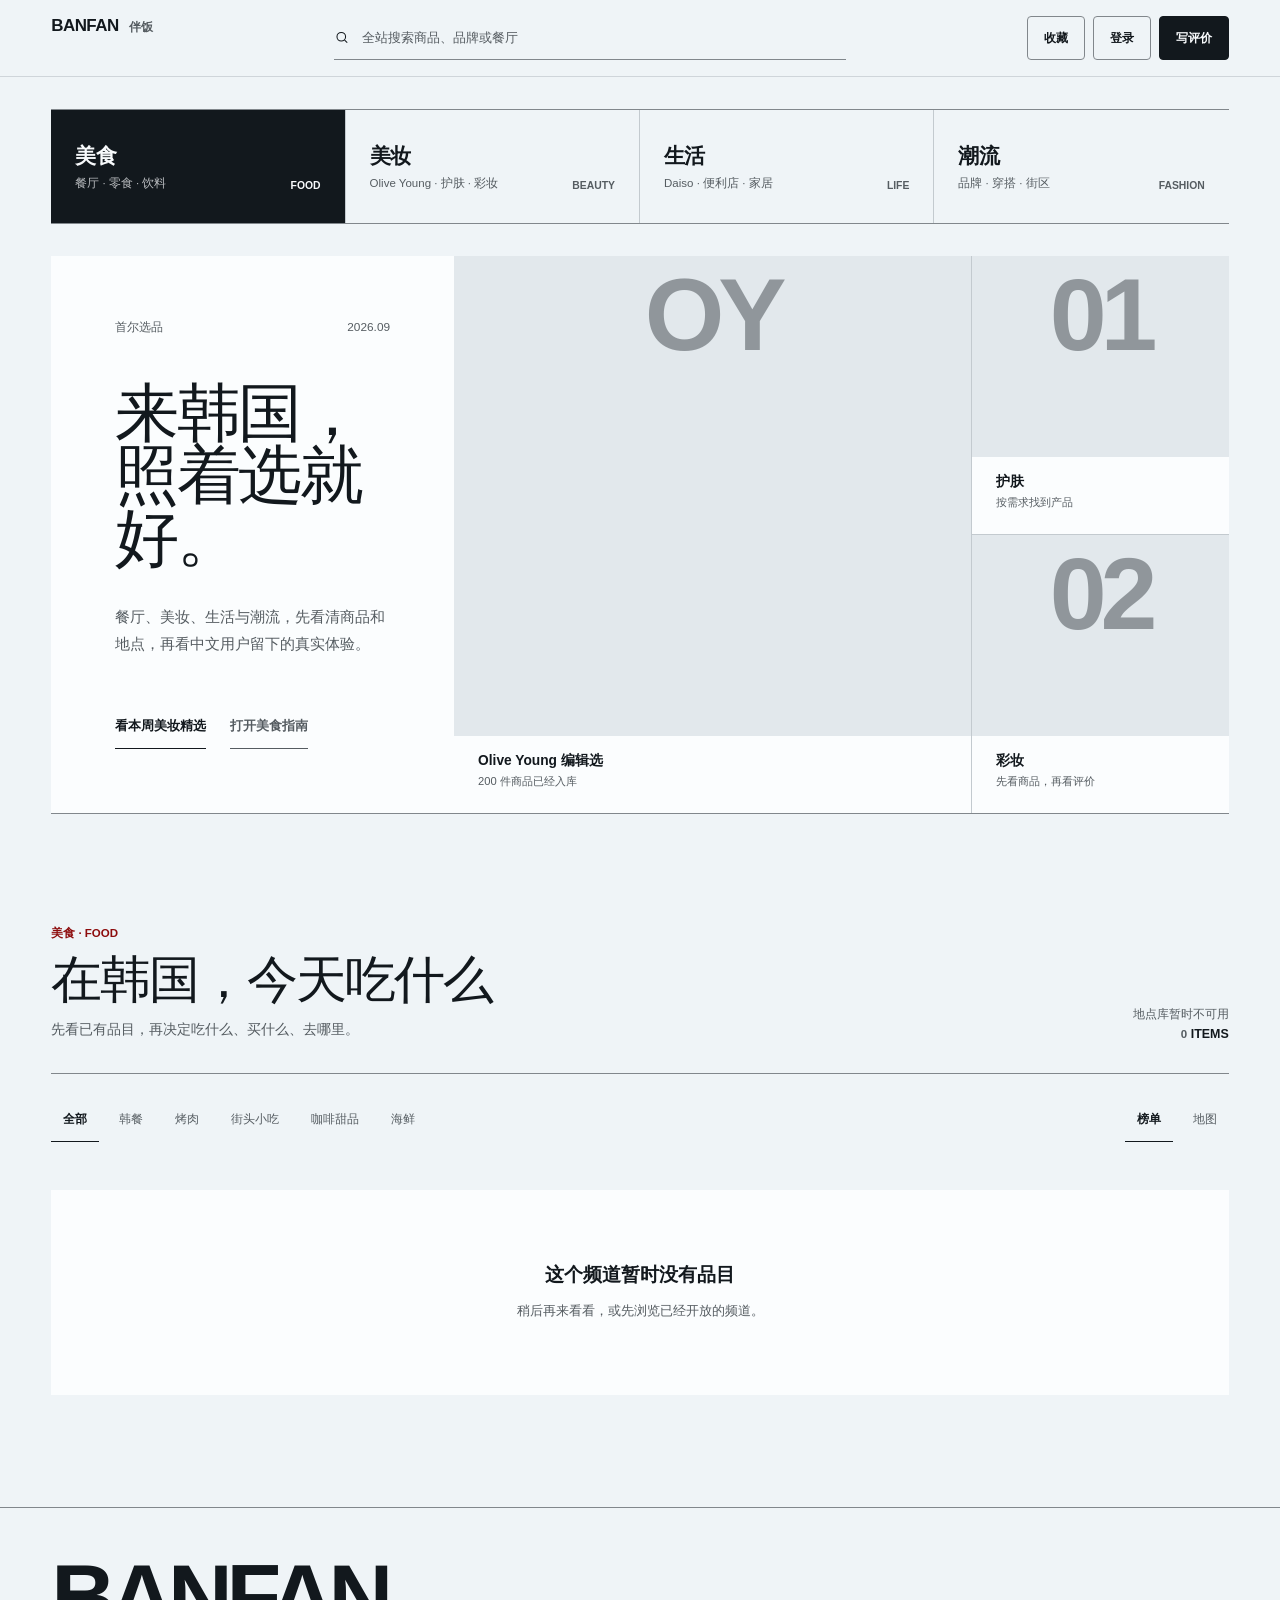
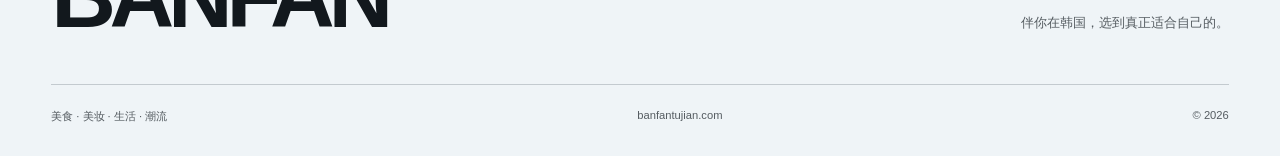
==== commit bff5fe1c: "Make search global and rank by popularity" ====
--- a/index.html
+++ b/index.html
@@ -7,7 +7,7 @@
   <meta name="description" content="伴饭：给来韩国旅行和生活的中文用户使用的美食、美妆、生活与潮流品目指南。" />
   <title>伴饭 · 来韩国照着选</title>
   <link rel="stylesheet" href="./tokens.css?v=20260927h" />
-  <link rel="stylesheet" href="./redesign.css?v=20260927n" />
+  <link rel="stylesheet" href="./redesign.css?v=20260927o" />
 </head>
 <body data-channel="food">
   <header class="site-header">
@@ -18,7 +18,7 @@
       </a>
       <label class="global-search" for="searchInput">
         <svg aria-hidden="true" viewBox="0 0 24 24"><circle cx="11" cy="11" r="6.5"></circle><path d="m16 16 4 4"></path></svg>
-        <input id="searchInput" type="search" aria-label="搜索商品、品牌或店铺" placeholder="搜索商品、品牌或店铺" autocomplete="off" />
+        <input id="searchInput" type="search" aria-label="全站搜索商品、品牌或餐厅" placeholder="全站搜索商品、品牌或餐厅" autocomplete="off" />
       </label>
       <div class="header-actions">
         <button id="openFavoritesButton" class="text-button" type="button" aria-pressed="false">收藏</button>
@@ -70,12 +70,6 @@
       </div>
     </section>
 
-    <aside class="partner-strip ad-slot" data-ad-placement="home-hero">
-      <span class="ad-label">品牌合作</span>
-      <p>韩国品牌、新品与城市专题的合作内容会出现在这里，并始终明确标注。</p>
-      <small>合作位暂未开放</small>
-    </aside>
-
     <section class="catalog-section">
       <header class="catalog-header">
         <div>
@@ -89,16 +83,13 @@
         </div>
       </header>
 
-      <div class="catalog-toolbar">
+      <div class="catalog-toolbar" id="catalogToolbar">
         <div class="filter-chips" id="filterChips" aria-label="品目筛选"></div>
         <div class="toolbar-right">
           <div class="view-switch" id="foodViewSwitch" aria-label="美食查看方式">
             <button class="is-active" type="button" data-view="list" aria-pressed="true">榜单</button>
             <button type="button" data-view="map" aria-pressed="false">地图</button>
           </div>
-          <select id="sortSelect" aria-label="排序方式">
-            <option value="featured">综合</option><option value="rating">评分</option><option value="reviewed">评价数</option>
-          </select>
         </div>
       </div>
 
@@ -257,10 +248,6 @@
         <header><h3>真实带图评价</h3><span id="detailReviewSummary"></span></header>
         <div id="detailReviewList" class="detail-review-list"></div>
       </section>
-      <aside class="detail-ad ad-slot" data-ad-placement="product-detail">
-        <span class="ad-label">BRAND PARTNERSHIP · 品牌合作</span>
-        <p>同类商品、品牌故事或门店活动将出现在这里。</p>
-      </aside>
     </article>
   </div>
 
@@ -289,6 +276,6 @@
   </template>
 
   <script src="./config.js?v=20260927l"></script>
-  <script src="./app.js?v=20260927o"></script>
+  <script src="./app.js?v=20260927p"></script>
 </body>
 </html>
--- a/redesign.css
+++ b/redesign.css
@@ -312,38 +312,6 @@
   white-space: nowrap;
 }
 
-.partner-strip {
-  display: grid;
-  grid-template-columns: auto minmax(0, 1fr) auto;
-  align-items: center;
-  gap: var(--space-xl);
-  min-height: 4.75rem;
-  border-bottom: var(--rule-hair) solid var(--color-rule);
-  padding: var(--space-sm) var(--space-md);
-  background: color-mix(in oklch, var(--color-surface-muted) 78%, var(--color-paper));
-}
-
-.ad-label {
-  color: var(--color-accent-dark);
-  font-size: 0.7rem;
-  font-weight: 750;
-  letter-spacing: 0;
-  white-space: nowrap;
-}
-
-.partner-strip p {
-  margin: 0;
-  color: var(--color-ink-muted);
-  font-size: 0.78rem;
-  line-height: 1.55;
-}
-
-.partner-strip small {
-  color: var(--color-ink-muted);
-  font-size: 0.7rem;
-  white-space: nowrap;
-}
-
 .category-launcher {
   display: grid;
   grid-template-columns: repeat(4, minmax(0, 1fr));
@@ -507,17 +475,6 @@
 .toolbar-right,
 .view-switch { display: flex; align-items: center; gap: var(--space-2xs); }
 
-#sortSelect {
-  min-height: 2.75rem;
-  border: 0;
-  border-bottom: var(--rule-hair) solid var(--color-rule-strong);
-  border-radius: 0;
-  padding: 0 1.75rem 0 var(--space-xs);
-  color: var(--color-ink);
-  background-color: transparent;
-  font-size: 0.76rem;
-}
-
 .catalog-grid {
   display: grid;
   grid-template-columns: repeat(4, minmax(0, 1fr));
@@ -644,21 +601,6 @@
   outline: 2px solid var(--color-focus);
   outline-offset: 3px;
 }
-
-.catalog-ad {
-  display: flex;
-  flex-direction: column;
-  justify-content: space-between;
-  aspect-ratio: 1;
-  padding: var(--space-lg);
-  color: var(--color-on-accent);
-  background: var(--color-ink);
-}
-
-.catalog-ad .ad-label { color: color-mix(in oklch, var(--color-on-accent) 72%, transparent); }
-.catalog-ad strong { display: block; max-width: 12ch; font-size: clamp(1.45rem, 2.6vw, 2.5rem); font-weight: 520; line-height: 1.06; letter-spacing: -0.035em; }
-.catalog-ad p { max-width: 28ch; color: color-mix(in oklch, var(--color-on-accent) 66%, transparent); font-size: 0.74rem; line-height: 1.6; }
-.catalog-ad small { color: color-mix(in oklch, var(--color-on-accent) 48%, transparent); font-size: 0.68rem; }
 
 .catalog-more { display: grid; place-items: center; padding-top: var(--space-xl); }
 .catalog-more button { min-width: 13rem; min-height: 3rem; border: var(--rule-hair) solid var(--color-ink); border-radius: var(--radius-control); background: transparent; font-size: 0.78rem; font-weight: 700; }
@@ -909,9 +851,6 @@
 .detail-review-card p { font-size: 0.78rem; line-height: 1.65; }
 .review-photo-grid { display: grid; grid-template-columns: repeat(2, minmax(0, 1fr)); gap: var(--space-2xs); margin: var(--space-sm) 0; }
 .review-photo-grid img { width: 100%; aspect-ratio: 1; object-fit: cover; background: var(--color-surface); }
-.detail-ad { display: flex; align-items: center; justify-content: space-between; gap: var(--space-xl); padding: var(--space-lg) clamp(1.5rem, 5vw, 4rem); border-top: var(--rule-hair) solid var(--color-rule); background: var(--color-surface-muted); }
-.detail-ad p { margin: 0; color: var(--color-ink-muted); font-size: 0.74rem; }
-
 .site-footer {
   width: min(var(--page-max), 100%);
   margin: 0 auto;
@@ -1010,16 +949,13 @@
   .lookbook-tile:not(.lookbook-main) .lookbook-media { aspect-ratio: 1; }
   .lookbook-caption { padding: var(--space-xs); }
 
-  .partner-strip { grid-template-columns: 1fr auto; gap: var(--space-xs); padding: var(--space-sm); }
-  .partner-strip p { grid-column: 1 / -1; grid-row: 2; }
-
   .category-launcher { position: sticky; z-index: 900; top: 7.25rem; margin-right: calc(var(--space-sm) * -1); margin-left: calc(var(--space-sm) * -1); background: color-mix(in oklch, var(--color-paper) 96%, transparent); backdrop-filter: blur(12px); }
   .category-entry { align-items: center; justify-content: center; min-height: 3.75rem; padding: var(--space-xs) var(--space-2xs); text-align: center; }
   .entry-copy strong { font-size: 0.92rem; }
   .entry-copy small { display: none; }
   .entry-en { display: none; }
 
-  .catalog-section { margin-top: var(--space-2xl); }
+  .catalog-section { margin-top: var(--space-2xl); scroll-margin-top: 11.5rem; }
   .catalog-header { grid-template-columns: minmax(0, 1fr); }
   .catalog-header h2 { font-size: clamp(2rem, 11vw, 3.2rem); }
   .catalog-meta { display: none; }
@@ -1030,8 +966,6 @@
     mask-image: linear-gradient(to right, black calc(100% - 1.5rem), transparent);
   }
   .toolbar-right { flex-direction: column; align-items: flex-end; }
-  #sortSelect { width: 5.75rem; }
-
   .catalog-grid { grid-template-columns: repeat(2, minmax(0, 1fr)); gap: var(--space-xl) var(--space-xs); }
   .catalog-loading > div { grid-template-columns: repeat(2, minmax(0, 1fr)); gap: var(--space-xs); }
   .card-title { font-size: 0.78rem; }
@@ -1039,9 +973,6 @@
   .card-meta { font-size: 0.64rem; }
   .card-note { font-size: 0.74rem; }
   .card-favorite { top: var(--space-2xs); right: var(--space-2xs); width: 2.75rem; height: 2.75rem; }
-  .catalog-ad { padding: var(--space-sm); }
-  .catalog-ad strong { font-size: 1.3rem; }
-
   .food-map-panel { height: 66vh; min-height: 30rem; margin-right: calc(var(--space-sm) * -1); margin-left: calc(var(--space-sm) * -1); }
   .map-fallback { padding: 6rem var(--space-xs) var(--space-xs); }
   .map-fallback-list { grid-template-columns: minmax(0, 1fr); }
@@ -1088,7 +1019,6 @@
   .detail-media { max-height: 50dvh; }
   .detail-reviews { padding: var(--space-xl) var(--space-md); }
   .detail-review-list { grid-template-columns: minmax(0, 1fr); }
-  .detail-ad { align-items: flex-start; flex-direction: column; gap: var(--space-xs); padding: var(--space-lg) var(--space-md); }
   .toast { right: var(--space-sm); bottom: 4.75rem; left: var(--space-sm); max-width: none; }
 
   .footer-brand { align-items: flex-start; flex-direction: column; }
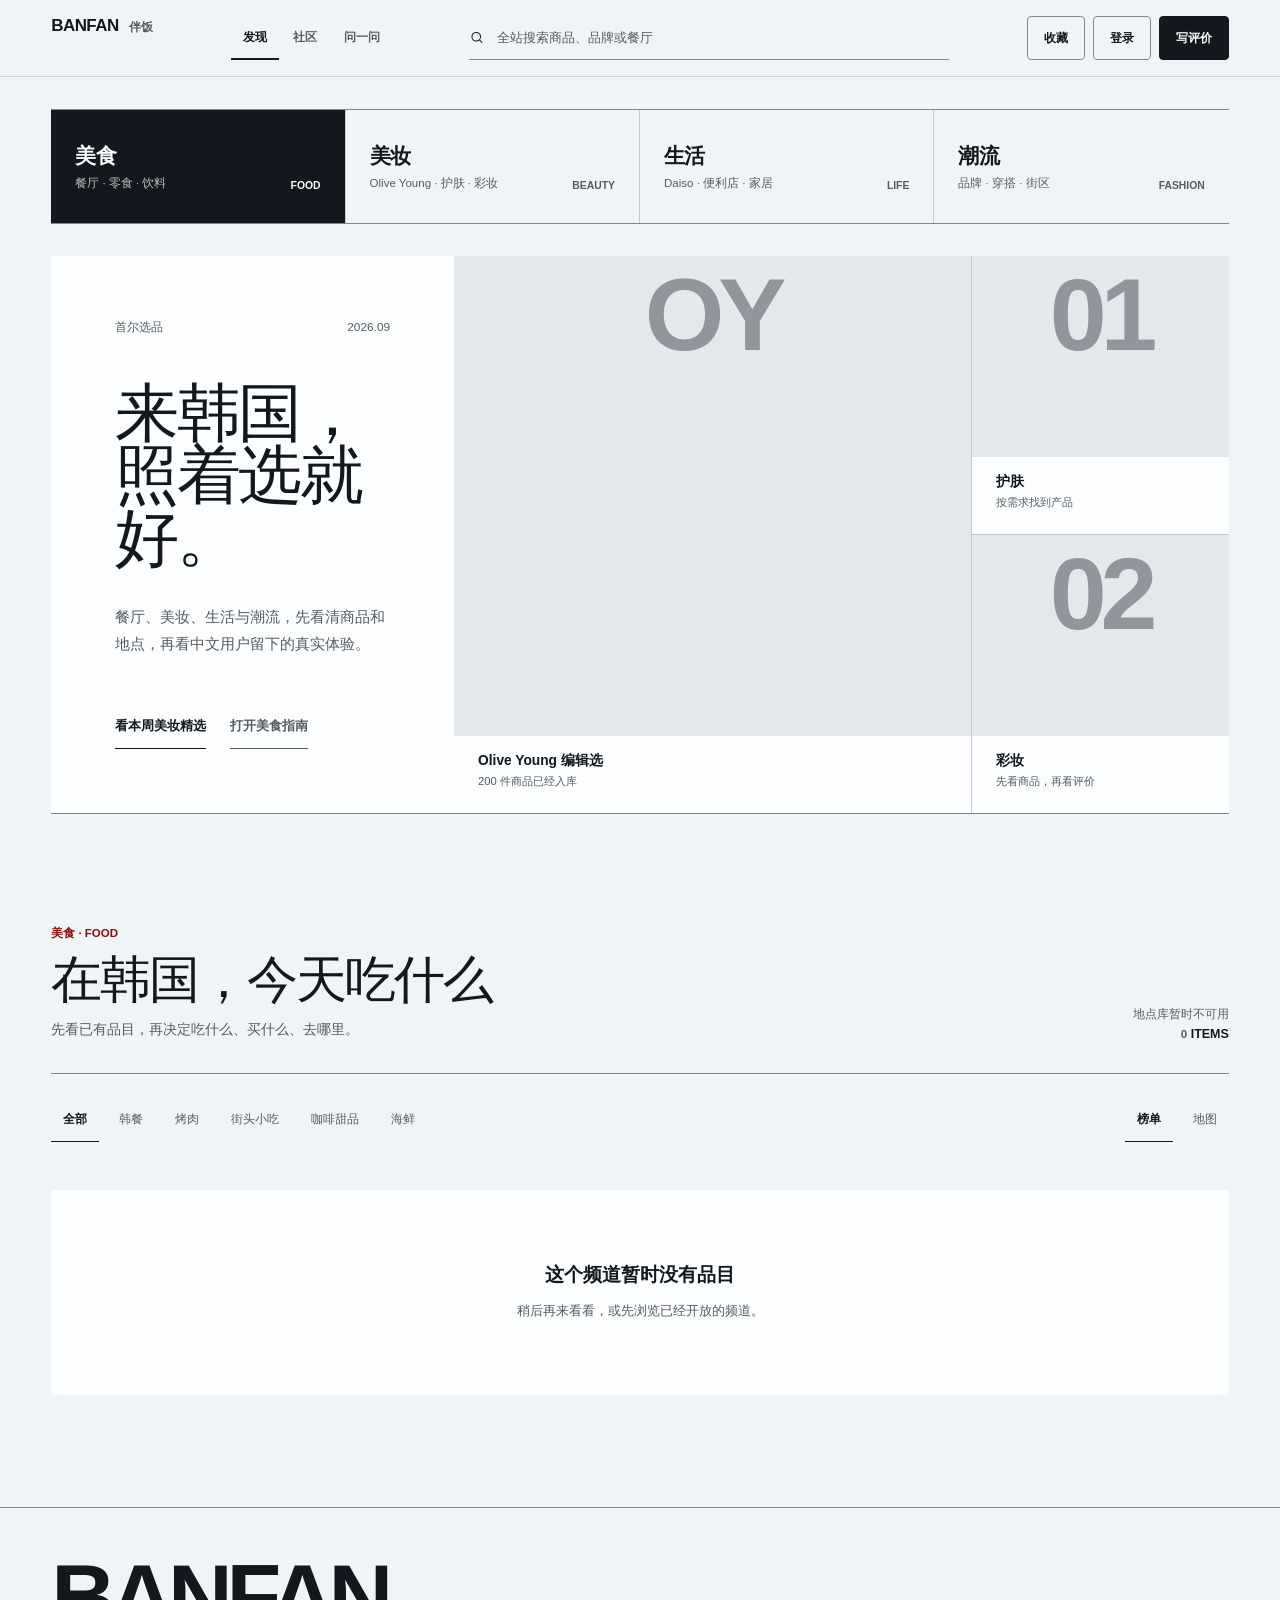
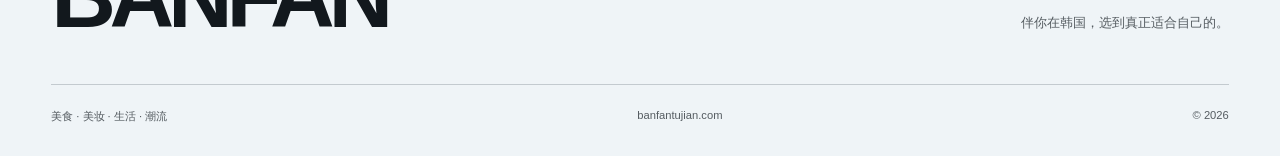
==== commit 91421d53: "Add photo community and grounded Q&A" ====
--- a/index.html
+++ b/index.html
@@ -8,6 +8,7 @@
   <title>伴饭 · 来韩国照着选</title>
   <link rel="stylesheet" href="./tokens.css?v=20260927h" />
   <link rel="stylesheet" href="./redesign.css?v=20260927o" />
+  <link rel="stylesheet" href="./community.css?v=20260927a" />
 </head>
 <body data-channel="food">
   <header class="site-header">
@@ -16,6 +17,11 @@
         <strong>BANFAN</strong>
         <span>伴饭</span>
       </a>
+      <nav class="product-nav" aria-label="主要页面">
+        <button class="is-active" type="button" data-app-view="discover" aria-current="page">发现</button>
+        <button type="button" data-app-view="community">社区</button>
+        <button type="button" data-app-view="ask">问一问</button>
+      </nav>
       <label class="global-search" for="searchInput">
         <svg aria-hidden="true" viewBox="0 0 24 24"><circle cx="11" cy="11" r="6.5"></circle><path d="m16 16 4 4"></path></svg>
         <input id="searchInput" type="search" aria-label="全站搜索商品、品牌或餐厅" placeholder="全站搜索商品、品牌或餐厅" autocomplete="off" />
@@ -28,7 +34,7 @@
     </div>
   </header>
 
-  <main class="catalog-shell">
+  <main class="catalog-shell" id="discoverView" data-view-panel="discover">
     <nav class="category-launcher" aria-label="四大频道">
       <button class="category-entry is-active" type="button" data-channel="food" aria-current="page">
         <span class="entry-copy"><strong>美食</strong><small>餐厅 · 零食 · 饮料</small></span><span class="entry-en">FOOD</span>
@@ -129,7 +135,69 @@
     </section>
   </main>
 
-  <button class="mobile-review-button" id="mobileReviewButton" type="button">＋ 晒图评价</button>
+  <main class="community-shell" id="communityView" data-view-panel="community" hidden>
+    <header class="community-intro">
+      <div>
+        <p>不必先找到品目，也可以分享。</p>
+        <h1>大家最近<br />在韩国发现了什么</h1>
+      </div>
+      <div class="community-intro-action">
+        <p>餐厅偶遇、开箱、穿搭和生活细节都可以发。至少一张真实照片，通过安全检查后直接公开。</p>
+        <button id="openPostComposerButton" class="primary-button" type="button">发布图文</button>
+      </div>
+    </header>
+    <nav class="community-filters" id="communityFilters" aria-label="社区频道">
+      <button class="is-active" type="button" data-post-channel="all" aria-pressed="true">全部</button>
+      <button type="button" data-post-channel="food" aria-pressed="false">美食</button>
+      <button type="button" data-post-channel="beauty" aria-pressed="false">美妆</button>
+      <button type="button" data-post-channel="life" aria-pressed="false">生活</button>
+      <button type="button" data-post-channel="fashion" aria-pressed="false">潮流</button>
+    </nav>
+    <div class="community-feed" id="communityFeed" aria-live="polite"></div>
+    <div class="community-empty" id="communityEmpty" hidden>
+      <strong>这里还没有帖子。</strong>
+      <p>成为第一个分享真实发现的人。</p>
+      <button class="text-link-button" id="emptyPostButton" type="button">发布第一篇 →</button>
+    </div>
+  </main>
+
+  <main class="ask-shell" id="askView" data-view-panel="ask" hidden>
+    <section class="ask-hero">
+      <div class="ask-heading">
+        <p>答案来自伴饭现有的商品、地点、评价和帖子。</p>
+        <h1>来韩国，<br />你想问什么？</h1>
+      </div>
+      <form class="ask-form" id="askForm">
+        <label for="askInput">你的问题</label>
+        <textarea id="askInput" minlength="2" maxlength="120" required rows="4" placeholder="例如：一个人在弘大吃什么？敏感肌去 OY 买哪款防晒？"></textarea>
+        <div class="ask-submit-row">
+          <span>我们不会凭空编推荐；每个答案都会附上站内依据。</span>
+          <button id="askSubmitButton" class="primary-button" type="submit">在站内找答案</button>
+        </div>
+      </form>
+    </section>
+    <section class="ask-examples" aria-label="示例问题">
+      <span>试着问</span>
+      <button type="button">一个人在弘大吃什么？</button>
+      <button type="button">敏感肌防晒买什么？</button>
+      <button type="button">Daiso 有什么旅行好物？</button>
+    </section>
+    <section class="ask-result" id="askResult" hidden aria-live="polite" aria-busy="false">
+      <header><span>伴饭回答</span><button id="askAgainButton" type="button">换一个问题</button></header>
+      <div class="ask-answer" id="askAnswer"></div>
+      <div class="ask-sources">
+        <h2>答案依据</h2>
+        <div id="askSourceList"></div>
+      </div>
+    </section>
+  </main>
+
+  <nav class="mobile-app-nav" aria-label="移动端主要页面">
+    <button class="is-active" type="button" data-app-view="discover" aria-current="page"><span aria-hidden="true">⌂</span>发现</button>
+    <button type="button" data-app-view="community"><span aria-hidden="true">▦</span>社区</button>
+    <button type="button" data-app-view="ask"><span aria-hidden="true">?</span>问一问</button>
+    <button id="mobileReviewButton" type="button"><span aria-hidden="true">＋</span><span id="mobilePublishLabel">写评价</span></button>
+  </nav>
 
   <div class="auth-modal" id="authModal" hidden>
     <button class="modal-backdrop" id="authBackdrop" type="button" aria-label="关闭登录"></button>
@@ -137,9 +205,10 @@
       <button id="closeAuthButton" class="close-button auth-close" type="button" aria-label="关闭"><svg aria-hidden="true" viewBox="0 0 24 24"><path d="M5 5l14 14M19 5 5 19" /></svg></button>
       <div class="auth-intro">
         <h2 id="authTitle">留下真正有用的体验。</h2>
-        <p>浏览不需要注册。登录后可以发布带图评价、补充地点，并同步收藏。</p>
+        <p>浏览和提问不需要注册。登录后可以发布图文、带图评价、补充地点，并同步收藏。</p>
         <ul>
           <li>评价必须包含真实照片</li>
+          <li>社区图文至少包含一张照片</li>
           <li>商品评价绑定已有品目</li>
           <li>新地点仅开放在美食地图补充</li>
         </ul>
@@ -175,12 +244,65 @@
         <div id="authAccount" class="auth-state" hidden>
           <span>当前账号</span>
           <h3 id="authAccountEmail"></h3>
-          <p>你已经可以发布带图评价、补充地点，并在不同设备同步收藏。</p>
+          <p>你已经可以发布社区图文、带图评价、补充地点，并在不同设备同步收藏。</p>
           <button id="signOutButton" class="secondary-button" type="button">退出登录</button>
         </div>
         <p id="authStatus" class="auth-status" role="status" hidden></p>
       </div>
     </section>
+  </div>
+
+  <div class="post-modal" id="postModal" hidden>
+    <button class="modal-backdrop" id="postBackdrop" type="button" aria-label="关闭发布"></button>
+    <section class="post-sheet" role="dialog" aria-modal="true" aria-labelledby="postComposerTitle">
+      <header class="post-sheet-header">
+        <div><p>自由图文 · 至少一张真实照片</p><h2 id="postComposerTitle">分享你的韩国发现</h2></div>
+        <button id="closePostButton" class="close-button" type="button" aria-label="关闭"><svg aria-hidden="true" viewBox="0 0 24 24"><path d="M5 5l14 14M19 5 5 19" /></svg></button>
+      </header>
+      <form id="postForm" class="post-form">
+        <div class="post-form-row">
+          <label>频道
+            <select id="postChannel" required>
+              <option value="food">美食</option><option value="beauty">美妆</option>
+              <option value="life">生活</option><option value="fashion">潮流</option>
+            </select>
+          </label>
+          <label>照片（1–9 张）
+            <input id="postPhotos" type="file" accept="image/*" multiple required />
+          </label>
+        </div>
+        <div id="postPhotoPreview" class="post-photo-preview" hidden></div>
+        <label>标题
+          <input id="postTitle" type="text" minlength="4" maxlength="80" required placeholder="一句话说清这次发现" />
+        </label>
+        <label>正文
+          <textarea id="postBody" minlength="10" maxlength="2000" required rows="7" placeholder="在哪里发现、为什么值得记录、适合谁……"></textarea>
+        </label>
+        <label>关联站内品目（可选）
+          <input id="postLinkInput" list="postLinkSuggestions" autocomplete="off" placeholder="输入商品或餐厅名称，让别人能继续查看详情" />
+          <datalist id="postLinkSuggestions"></datalist>
+        </label>
+        <p class="form-note">图文会由 DeepSeek 自动检查色情和暴力内容；正常内容会立即发布。关联品目不是必填。</p>
+        <div class="form-actions">
+          <button class="quiet-button" id="cancelPostButton" type="button">取消</button>
+          <button class="submit-review" id="submitPostButton" type="submit">发布图文</button>
+        </div>
+      </form>
+    </section>
+  </div>
+
+  <div class="post-detail-modal" id="postDetailModal" hidden>
+    <button class="modal-backdrop" id="postDetailBackdrop" type="button" aria-label="关闭帖子"></button>
+    <article class="post-detail-sheet" role="dialog" aria-modal="true" aria-labelledby="postDetailTitle">
+      <button id="closePostDetailButton" class="close-button post-detail-close" type="button" aria-label="关闭"><svg aria-hidden="true" viewBox="0 0 24 24"><path d="M5 5l14 14M19 5 5 19" /></svg></button>
+      <div class="post-detail-gallery" id="postDetailGallery"></div>
+      <div class="post-detail-copy">
+        <p id="postDetailMeta"></p>
+        <h2 id="postDetailTitle"></h2>
+        <div id="postDetailBody"></div>
+        <button id="postDetailLinkedButton" class="text-link-button" type="button" hidden></button>
+      </div>
+    </article>
   </div>
 
   <div class="review-modal" id="reviewModal" hidden>
@@ -216,7 +338,7 @@
         <label>真实体验
           <textarea id="reviewText" required minlength="10" rows="4" maxlength="500" placeholder="至少 10 个字：口味 / 肤感 / 耐用度 / 尺码……"></textarea>
         </label>
-        <p class="form-note">美妆、生活、潮流品目不能由用户直接新建；缺少品目的收集入口将在下一步开放。美食地点可在 FOOD 地图新增。</p>
+        <p class="form-note">提交后会由 DeepSeek 自动检查文字和实拍中的色情、暴力内容；正常评价会立即发布，违规上传不会保留。美食地点可在 FOOD 地图新增。</p>
         <div class="form-actions">
           <button id="missingItemButton" class="quiet-button" type="button">品目补充功能准备中</button>
           <button id="submitReviewButton" class="submit-review" type="submit">提交评价</button>
@@ -276,6 +398,7 @@
   </template>
 
   <script src="./config.js?v=20260927l"></script>
-  <script src="./app.js?v=20260927p"></script>
+  <script src="./app.js?v=20260927q"></script>
+  <script src="./community.js?v=20260927a"></script>
 </body>
 </html>
--- a/community.css
+++ b/community.css
@@ -0,0 +1,370 @@
+/* Community and grounded Q&A extend the existing Seoul Selection system. */
+.site-header-inner {
+  grid-template-columns: auto auto minmax(15rem, 30rem) auto;
+  gap: clamp(1rem, 2.4vw, 2rem);
+}
+
+.product-nav {
+  display: flex;
+  align-items: center;
+  gap: 0.15rem;
+}
+
+.product-nav button {
+  min-height: 2.75rem;
+  border: 0;
+  border-bottom: 2px solid transparent;
+  padding: 0 var(--space-xs);
+  color: var(--color-ink-muted);
+  background: transparent;
+  font-size: 0.76rem;
+  font-weight: 650;
+}
+
+.product-nav button:hover,
+.product-nav button.is-active {
+  color: var(--color-ink);
+  border-bottom-color: var(--color-ink);
+}
+
+.community-shell,
+.ask-shell {
+  width: min(var(--page-max), 100%);
+  min-height: 72dvh;
+  margin: 0 auto;
+  padding: clamp(2.5rem, 6vw, 6.5rem) var(--page-gutter) var(--space-3xl);
+}
+
+.community-intro {
+  display: grid;
+  grid-template-columns: minmax(0, 1.25fr) minmax(18rem, 0.55fr);
+  align-items: end;
+  gap: var(--space-xl);
+  padding-bottom: var(--space-xl);
+  border-bottom: var(--rule-hair) solid var(--color-rule-strong);
+}
+
+.community-intro > div:first-child > p,
+.ask-heading > p {
+  margin: 0 0 var(--space-md);
+  color: var(--color-ink-muted);
+  font-size: 0.78rem;
+  line-height: 1.6;
+}
+
+.community-intro h1,
+.ask-heading h1 {
+  max-width: 14ch;
+  margin: 0;
+  font-family: var(--font-editorial);
+  font-size: clamp(3.25rem, 7.5vw, 7.8rem);
+  font-weight: 520;
+  line-height: 0.98;
+  letter-spacing: -0.065em;
+  text-wrap: balance;
+}
+
+.community-intro-action {
+  display: grid;
+  align-content: end;
+  gap: var(--space-md);
+}
+
+.community-intro-action p {
+  margin: 0;
+  color: var(--color-ink-muted);
+  font-size: 0.82rem;
+  line-height: 1.75;
+}
+
+.community-intro-action .primary-button { justify-self: start; min-width: 9rem; }
+
+.community-filters {
+  display: flex;
+  align-items: center;
+  gap: var(--space-lg);
+  min-height: 4.5rem;
+  overflow-x: auto;
+  border-bottom: var(--rule-hair) solid var(--color-rule);
+  scrollbar-width: none;
+}
+
+.community-filters::-webkit-scrollbar { display: none; }
+.community-filters button {
+  flex: 0 0 auto;
+  min-height: 2.75rem;
+  border: 0;
+  padding: 0;
+  color: var(--color-ink-muted);
+  background: transparent;
+  font-size: 0.76rem;
+  font-weight: 650;
+}
+.community-filters button.is-active { color: var(--color-ink); text-decoration: underline; text-decoration-thickness: 2px; text-underline-offset: 0.45rem; }
+
+.community-feed {
+  display: grid;
+  grid-template-columns: repeat(4, minmax(0, 1fr));
+  gap: var(--space-xl) var(--space-md);
+  padding-top: var(--space-xl);
+}
+
+.community-loading {
+  grid-column: 1 / -1;
+  min-height: 16rem;
+  padding-top: var(--space-xl);
+  color: var(--color-ink-muted);
+  font-size: 0.78rem;
+}
+
+.community-card { min-width: 0; }
+.community-card-open {
+  display: grid;
+  width: 100%;
+  border: 0;
+  padding: 0;
+  text-align: left;
+  background: transparent;
+}
+
+.community-card-media {
+  display: grid;
+  place-items: center;
+  aspect-ratio: 4 / 5;
+  overflow: hidden;
+  color: var(--color-ink-muted);
+  background: var(--color-surface-muted);
+  font-family: var(--font-editorial);
+  font-size: 1.4rem;
+}
+
+.community-card-media img {
+  width: 100%;
+  height: 100%;
+  object-fit: cover;
+  transition: transform var(--dur-medium) var(--ease-out);
+}
+
+.community-card-open:hover .community-card-media img { transform: scale(1.018); }
+.community-card-copy { display: grid; gap: 0.38rem; padding-top: var(--space-xs); min-width: 0; }
+.community-card-copy strong { font-size: 0.9rem; line-height: 1.4; overflow-wrap: anywhere; }
+.community-card-copy > span:not(.community-card-meta) {
+  display: -webkit-box;
+  overflow: hidden;
+  color: var(--color-ink-muted);
+  font-size: 0.74rem;
+  line-height: 1.6;
+  -webkit-box-orient: vertical;
+  -webkit-line-clamp: 2;
+}
+.community-card-meta,
+.community-card-copy small { color: var(--color-ink-muted); font-size: 0.66rem; line-height: 1.45; }
+.community-card-copy .community-pending { color: var(--color-accent-dark); }
+
+.community-empty {
+  padding: var(--space-3xl) var(--space-md);
+  border-bottom: var(--rule-hair) solid var(--color-rule);
+  text-align: center;
+}
+.community-empty strong { font-family: var(--font-editorial); font-size: 1.75rem; font-weight: 550; }
+.community-empty p { color: var(--color-ink-muted); font-size: 0.78rem; }
+.text-link-button { min-height: 2.75rem; border: 0; padding: 0; background: transparent; font-size: 0.76rem; font-weight: 700; text-decoration: underline; text-underline-offset: 0.3rem; }
+
+.ask-hero {
+  display: grid;
+  grid-template-columns: minmax(20rem, 0.9fr) minmax(24rem, 1.1fr);
+  align-items: end;
+  gap: clamp(3rem, 8vw, 9rem);
+  min-height: 33rem;
+  padding-bottom: var(--space-xl);
+  border-bottom: var(--rule-hair) solid var(--color-rule-strong);
+}
+
+.ask-heading h1 { max-width: 9ch; }
+.ask-form { display: grid; gap: var(--space-sm); }
+.ask-form > label { font-size: 0.74rem; font-weight: 700; }
+.ask-form textarea {
+  width: 100%;
+  min-height: 10rem;
+  border: 0;
+  border-top: var(--rule-hair) solid var(--color-rule-strong);
+  border-bottom: var(--rule-hair) solid var(--color-rule-strong);
+  border-radius: 0;
+  padding: var(--space-md) 0;
+  color: var(--color-ink);
+  background: transparent;
+  font-family: var(--font-editorial);
+  font-size: clamp(1.45rem, 3vw, 2.4rem);
+  line-height: 1.45;
+  resize: vertical;
+}
+.ask-form textarea::placeholder { color: color-mix(in oklch, var(--color-ink-muted) 62%, transparent); }
+.ask-submit-row { display: flex; align-items: center; justify-content: space-between; gap: var(--space-lg); }
+.ask-submit-row span { max-width: 26rem; color: var(--color-ink-muted); font-size: 0.7rem; line-height: 1.55; }
+.ask-submit-row button { flex: 0 0 auto; }
+
+.ask-examples {
+  display: flex;
+  align-items: center;
+  flex-wrap: wrap;
+  gap: var(--space-sm) var(--space-lg);
+  min-height: 5.5rem;
+  border-bottom: var(--rule-hair) solid var(--color-rule);
+}
+.ask-examples > span { color: var(--color-ink-muted); font-size: 0.7rem; }
+.ask-examples button { min-height: 2.75rem; border: 0; padding: 0; background: transparent; font-size: 0.76rem; text-decoration: underline; text-underline-offset: 0.28rem; }
+
+.ask-result { max-width: 72rem; margin: var(--space-2xl) auto 0; scroll-margin-top: 7rem; }
+.ask-result > header { display: flex; justify-content: space-between; gap: var(--space-lg); padding-bottom: var(--space-sm); border-bottom: var(--rule-hair) solid var(--color-rule-strong); color: var(--color-ink-muted); font-size: 0.72rem; }
+.ask-result > header button { min-height: 2.75rem; border: 0; padding: 0; background: transparent; font-size: 0.72rem; text-decoration: underline; text-underline-offset: 0.25rem; }
+.ask-answer { max-width: 35em; padding: var(--space-xl) 0 var(--space-2xl); font-family: var(--font-editorial); font-size: clamp(1.4rem, 2.6vw, 2.15rem); line-height: 1.65; white-space: pre-wrap; overflow-wrap: anywhere; }
+.ask-sources { border-top: var(--rule-hair) solid var(--color-rule-strong); }
+.ask-sources h2 { margin: var(--space-md) 0; font-size: 0.76rem; }
+.ask-sources > div { display: grid; grid-template-columns: repeat(2, minmax(0, 1fr)); gap: var(--rule-hair); background: var(--color-rule); }
+.ask-source { display: grid; grid-template-columns: 2.25rem 4.5rem minmax(0, 1fr); align-items: center; gap: var(--space-xs); min-height: 6.5rem; border: 0; padding: var(--space-xs); text-align: left; background: var(--color-surface); }
+.ask-source:hover { background: color-mix(in oklch, var(--color-surface) 72%, var(--color-paper)); }
+.ask-source > span:first-child { align-self: start; color: var(--color-ink-muted); font-size: 0.65rem; font-variant-numeric: tabular-nums; }
+.ask-source img { width: 4.5rem; aspect-ratio: 1; object-fit: cover; background: var(--color-surface-muted); }
+.ask-source > span:last-child { display: grid; gap: 0.3rem; min-width: 0; }
+.ask-source strong { font-size: 0.78rem; line-height: 1.4; overflow-wrap: anywhere; }
+.ask-source small { color: var(--color-ink-muted); font-size: 0.67rem; line-height: 1.45; overflow-wrap: anywhere; }
+
+.mobile-app-nav { display: none; }
+
+.post-modal,
+.post-detail-modal {
+  position: fixed;
+  z-index: 3000;
+  inset: 0;
+  display: grid;
+  place-items: center;
+  padding: var(--space-lg);
+}
+
+.post-sheet,
+.post-detail-sheet {
+  position: relative;
+  width: min(48rem, 100%);
+  max-height: calc(100dvh - 3rem);
+  padding: var(--space-lg);
+  overflow-y: auto;
+  background: var(--color-surface);
+  box-shadow: 0 1.5rem 5rem color-mix(in oklch, var(--color-ink) 24%, transparent);
+}
+
+.post-sheet-header { display: flex; justify-content: space-between; gap: var(--space-lg); padding-bottom: var(--space-md); border-bottom: var(--rule-hair) solid var(--color-rule); }
+.post-sheet-header p { margin: 0 0 var(--space-2xs); color: var(--color-ink-muted); font-size: 0.68rem; }
+.post-sheet-header h2 { margin: 0; font-family: var(--font-editorial); font-size: 1.85rem; font-weight: 560; letter-spacing: -0.035em; }
+.post-form { display: grid; gap: var(--space-md); padding-top: var(--space-md); }
+.post-form label { display: grid; gap: var(--space-xs); font-size: 0.76rem; font-weight: 650; }
+.post-form input,
+.post-form select,
+.post-form textarea { width: 100%; min-height: 2.75rem; border: var(--rule-hair) solid var(--color-rule); border-radius: var(--radius-control); padding: 0.75rem; color: var(--color-ink); background: var(--color-surface); }
+.post-form textarea { resize: vertical; line-height: 1.6; }
+.post-form-row { display: grid; grid-template-columns: 0.7fr 1.3fr; gap: var(--space-md); }
+.post-photo-preview { display: grid; grid-template-columns: repeat(5, minmax(0, 1fr)); gap: var(--space-2xs); }
+.post-photo-preview img { width: 100%; aspect-ratio: 1; object-fit: cover; background: var(--color-surface-muted); }
+
+.post-detail-sheet {
+  display: grid;
+  grid-template-columns: minmax(0, 1.3fr) minmax(20rem, 0.7fr);
+  width: min(76rem, 100%);
+  padding: 0;
+  overflow: hidden;
+}
+.post-detail-close { position: absolute; z-index: 5; top: var(--space-sm); right: var(--space-sm); }
+.post-detail-gallery { display: grid; grid-template-columns: repeat(2, minmax(0, 1fr)); align-content: start; gap: var(--rule-hair); max-height: calc(100dvh - 3rem); overflow-y: auto; background: var(--color-rule); }
+.post-detail-gallery img { width: 100%; min-height: 17rem; height: 100%; object-fit: cover; background: var(--color-surface-muted); }
+.post-detail-gallery img:only-child { grid-column: 1 / -1; min-height: 38rem; max-height: calc(100dvh - 3rem); }
+.post-detail-loading { grid-column: 1 / -1; display: grid; place-items: center; min-height: 32rem; color: var(--color-ink-muted); background: var(--color-surface-muted); font-size: 0.74rem; }
+.post-detail-copy { display: flex; flex-direction: column; padding: clamp(3.5rem, 6vw, 5rem) var(--space-xl) var(--space-xl); overflow-y: auto; }
+.post-detail-copy > p { margin: 0 0 var(--space-sm); color: var(--color-ink-muted); font-size: 0.7rem; }
+.post-detail-copy h2 { margin: 0; font-family: var(--font-editorial); font-size: clamp(1.9rem, 3.5vw, 3.2rem); font-weight: 560; line-height: 1.16; letter-spacing: -0.04em; overflow-wrap: anywhere; }
+.post-detail-copy > div { margin: var(--space-lg) 0; font-size: 0.86rem; line-height: 1.8; white-space: pre-wrap; overflow-wrap: anywhere; }
+.post-detail-copy .text-link-button { align-self: flex-start; margin-top: auto; }
+
+@media (max-width: 72rem) {
+  .site-header-inner { grid-template-columns: auto auto minmax(10rem, 1fr) auto; gap: var(--space-sm); }
+  .product-nav button { padding: 0 var(--space-2xs); }
+  .community-feed { grid-template-columns: repeat(3, minmax(0, 1fr)); }
+}
+
+@media (max-width: 60rem) {
+  .site-header-inner { grid-template-columns: 1fr auto auto; }
+  .product-nav { grid-column: 2; grid-row: 1; }
+  .global-search { grid-column: 1 / -1; grid-row: 2; }
+  .header-actions { grid-column: 3; grid-row: 1; }
+  .community-intro { grid-template-columns: minmax(0, 1fr); }
+  .community-intro-action { max-width: 34rem; }
+  .ask-hero { grid-template-columns: minmax(0, 1fr); gap: var(--space-xl); }
+  .ask-form { max-width: 42rem; }
+  .post-detail-sheet { grid-template-columns: minmax(0, 1fr); overflow-y: auto; }
+  .post-detail-gallery { max-height: 58dvh; }
+  .post-detail-gallery img:only-child { min-height: 30rem; max-height: 58dvh; }
+}
+
+@media (max-width: 47.5rem) {
+  body { padding-bottom: calc(4.4rem + env(safe-area-inset-bottom)); }
+  .product-nav { display: none; }
+  .site-header-inner { grid-template-columns: 1fr auto; }
+  .header-actions { grid-column: 2; }
+  body:not([data-app-view="discover"]) .site-header-inner { min-height: 3.75rem; }
+  body:not([data-app-view="discover"]) .global-search { display: none; }
+
+  .mobile-app-nav {
+    position: fixed;
+    z-index: 1500;
+    right: 0;
+    bottom: 0;
+    left: 0;
+    display: grid;
+    grid-template-columns: repeat(4, minmax(0, 1fr));
+    min-height: calc(4rem + env(safe-area-inset-bottom));
+    border-top: var(--rule-hair) solid var(--color-rule-strong);
+    padding: 0 var(--space-2xs) env(safe-area-inset-bottom);
+    background: color-mix(in oklch, var(--color-surface) 96%, transparent);
+    backdrop-filter: blur(14px);
+  }
+  .mobile-app-nav button { display: grid; place-items: center; align-content: center; gap: 0.16rem; min-height: 3.75rem; border: 0; padding: 0.25rem; color: var(--color-ink-muted); background: transparent; font-size: 0.64rem; font-weight: 650; }
+  .mobile-app-nav button > span:first-child { font-size: 1rem; line-height: 1; }
+  .mobile-app-nav button.is-active { color: var(--color-ink); }
+  .mobile-app-nav #mobileReviewButton { color: var(--color-on-accent); background: var(--color-ink); }
+
+  .community-shell,
+  .ask-shell { padding: var(--space-xl) var(--space-sm) var(--space-2xl); }
+  .community-intro { grid-template-columns: minmax(0, 1fr); gap: var(--space-xl); }
+  .community-intro h1,
+  .ask-heading h1 { font-size: clamp(3.1rem, 16vw, 5.1rem); }
+  .community-intro-action .primary-button { width: 100%; }
+  .community-filters { gap: var(--space-lg); }
+  .community-feed { grid-template-columns: repeat(2, minmax(0, 1fr)); gap: var(--space-xl) var(--space-xs); }
+  .community-card-copy strong { font-size: 0.8rem; }
+  .community-card-copy > span:not(.community-card-meta) { font-size: 0.7rem; }
+
+  .ask-hero { grid-template-columns: minmax(0, 1fr); gap: var(--space-xl); min-height: 0; }
+  .ask-form textarea { min-height: 9rem; font-size: 1.35rem; }
+  .ask-submit-row { align-items: stretch; flex-direction: column; }
+  .ask-submit-row button { width: 100%; }
+  .ask-examples { align-items: flex-start; flex-direction: column; gap: 0; padding: var(--space-xs) 0; }
+  .ask-examples > span { padding-top: var(--space-xs); }
+  .ask-result { margin-top: var(--space-xl); scroll-margin-top: 5rem; }
+  .ask-answer { font-size: 1.35rem; }
+  .ask-sources > div { grid-template-columns: minmax(0, 1fr); }
+
+  .post-modal,
+  .post-detail-modal { place-items: end stretch; padding: 0; }
+  .post-sheet,
+  .post-detail-sheet { width: 100%; max-height: 94dvh; box-shadow: 0 -1.25rem 3.75rem color-mix(in oklch, var(--color-ink) 24%, transparent); }
+  .post-sheet { padding: var(--space-md); }
+  .post-sheet-header h2 { font-size: 1.55rem; }
+  .post-form-row { grid-template-columns: minmax(0, 1fr); }
+  .post-photo-preview { grid-template-columns: repeat(3, minmax(0, 1fr)); }
+  .post-detail-gallery { min-height: 45dvh; max-height: 55dvh; }
+  .post-detail-gallery img { min-height: 12rem; }
+  .post-detail-gallery img:only-child { min-height: 45dvh; max-height: 55dvh; }
+  .post-detail-copy { padding: var(--space-xl) var(--space-md); }
+}
+
+@media (prefers-reduced-motion: reduce) {
+  .community-card-media img { transition: none; }
+}
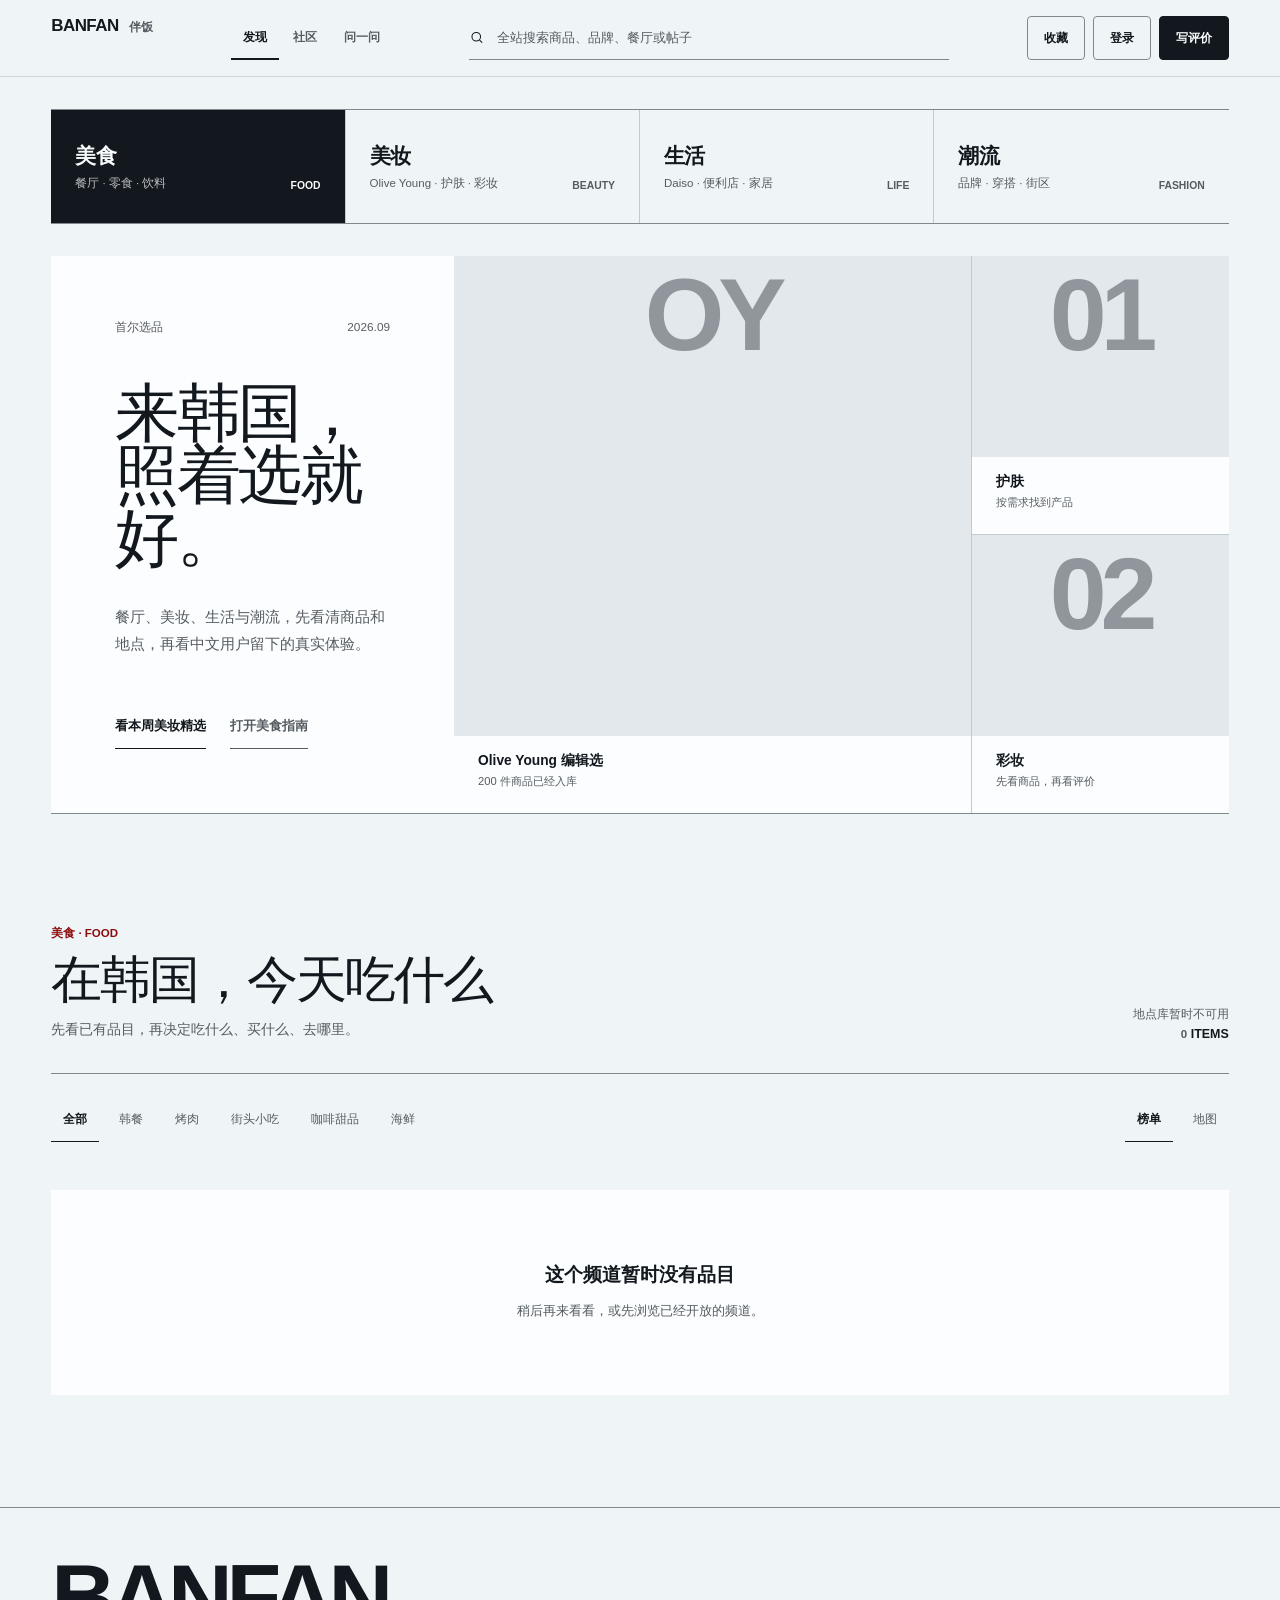
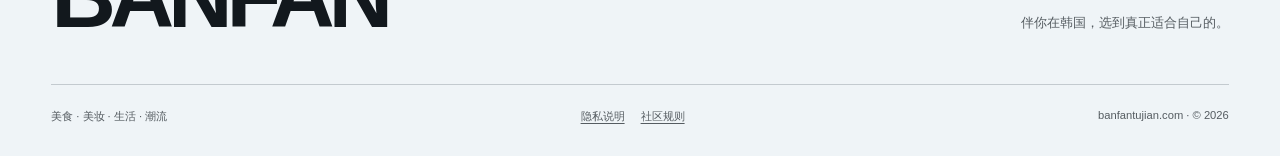
==== commit cc195ac0: "Harden public launch experience" ====
--- a/index.html
+++ b/index.html
@@ -5,12 +5,23 @@
   <meta name="viewport" content="width=device-width, initial-scale=1.0" />
   <meta name="theme-color" content="#eef2f5" />
   <meta name="description" content="伴饭：给来韩国旅行和生活的中文用户使用的美食、美妆、生活与潮流品目指南。" />
+  <meta name="referrer" content="strict-origin-when-cross-origin" />
+  <meta property="og:type" content="website" />
+  <meta property="og:locale" content="zh_CN" />
+  <meta property="og:site_name" content="伴饭" />
+  <meta property="og:title" content="伴饭 · 来韩国照着选" />
+  <meta property="og:description" content="给来韩国旅行和生活的中文用户使用的美食、美妆、生活与潮流指南。" />
+  <meta property="og:url" content="https://banfantujian.com/" />
+  <meta name="twitter:card" content="summary" />
   <title>伴饭 · 来韩国照着选</title>
+  <link rel="canonical" href="https://banfantujian.com/" />
+  <link rel="icon" href="./favicon.svg" type="image/svg+xml" />
   <link rel="stylesheet" href="./tokens.css?v=20260927h" />
   <link rel="stylesheet" href="./redesign.css?v=20260927o" />
   <link rel="stylesheet" href="./community.css?v=20260927a" />
 </head>
 <body data-channel="food">
+  <a class="skip-link" id="skipLink" href="#discoverView">跳到主要内容</a>
   <header class="site-header">
     <div class="site-header-inner">
       <a class="brand" href="./" aria-label="伴饭首页">
@@ -24,7 +35,7 @@
       </nav>
       <label class="global-search" for="searchInput">
         <svg aria-hidden="true" viewBox="0 0 24 24"><circle cx="11" cy="11" r="6.5"></circle><path d="m16 16 4 4"></path></svg>
-        <input id="searchInput" type="search" aria-label="全站搜索商品、品牌或餐厅" placeholder="全站搜索商品、品牌或餐厅" autocomplete="off" />
+        <input id="searchInput" type="search" aria-label="全站搜索商品、品牌、餐厅或帖子" placeholder="全站搜索商品、品牌、餐厅或帖子" autocomplete="off" />
       </label>
       <div class="header-actions">
         <button id="openFavoritesButton" class="text-button" type="button" aria-pressed="false">收藏</button>
@@ -34,7 +45,7 @@
     </div>
   </header>
 
-  <main class="catalog-shell" id="discoverView" data-view-panel="discover">
+  <main class="catalog-shell" id="discoverView" data-view-panel="discover" tabindex="-1">
     <nav class="category-launcher" aria-label="四大频道">
       <button class="category-entry is-active" type="button" data-channel="food" aria-current="page">
         <span class="entry-copy"><strong>美食</strong><small>餐厅 · 零食 · 饮料</small></span><span class="entry-en">FOOD</span>
@@ -124,6 +135,10 @@
       <div class="catalog-more" id="catalogMore" hidden>
         <button id="loadMoreButton" type="button">继续加载</button>
       </div>
+      <section class="site-search-community" id="siteSearchCommunity" hidden aria-live="polite">
+        <header><h3>社区图文</h3><span id="siteSearchCommunityCount"></span></header>
+        <div id="siteSearchCommunityResults"></div>
+      </section>
       <div class="catalog-empty" id="catalogEmpty" hidden>
         <strong id="emptyTitle">这个分类的品目还没导入。</strong>
         <span id="emptyDescription">品目应该由平台批量导入，不让用户手动创建。下一步接入数据源后会直接出现在这里。</span>
@@ -135,7 +150,7 @@
     </section>
   </main>
 
-  <main class="community-shell" id="communityView" data-view-panel="community" hidden>
+  <main class="community-shell" id="communityView" data-view-panel="community" tabindex="-1" hidden>
     <header class="community-intro">
       <div>
         <p>不必先找到品目，也可以分享。</p>
@@ -161,7 +176,7 @@
     </div>
   </main>
 
-  <main class="ask-shell" id="askView" data-view-panel="ask" hidden>
+  <main class="ask-shell" id="askView" data-view-panel="ask" tabindex="-1" hidden>
     <section class="ask-hero">
       <div class="ask-heading">
         <p>答案来自伴饭现有的商品、地点、评价和帖子。</p>
@@ -193,10 +208,10 @@
   </main>
 
   <nav class="mobile-app-nav" aria-label="移动端主要页面">
-    <button class="is-active" type="button" data-app-view="discover" aria-current="page"><span aria-hidden="true">⌂</span>发现</button>
-    <button type="button" data-app-view="community"><span aria-hidden="true">▦</span>社区</button>
-    <button type="button" data-app-view="ask"><span aria-hidden="true">?</span>问一问</button>
-    <button id="mobileReviewButton" type="button"><span aria-hidden="true">＋</span><span id="mobilePublishLabel">写评价</span></button>
+    <button class="is-active" type="button" data-app-view="discover" aria-current="page"><svg aria-hidden="true" viewBox="0 0 24 24"><path d="M4 10.5 12 4l8 6.5V20h-5v-6H9v6H4Z" /></svg>发现</button>
+    <button type="button" data-app-view="community"><svg aria-hidden="true" viewBox="0 0 24 24"><path d="M4 5h7v6H4Zm9 0h7v6h-7ZM4 13h7v6H4Zm9 0h7v6h-7Z" /></svg>社区</button>
+    <button type="button" data-app-view="ask"><svg aria-hidden="true" viewBox="0 0 24 24"><path d="M5 5h14v11H9l-4 3Zm4 4a3 3 0 0 1 6 0c0 2-3 2-3 4m0 1.5v.5" /></svg>问一问</button>
+    <button id="mobileReviewButton" type="button"><svg aria-hidden="true" viewBox="0 0 24 24"><path d="M12 5v14M5 12h14" /></svg><span id="mobilePublishLabel">写评价</span></button>
   </nav>
 
   <div class="auth-modal" id="authModal" hidden>
@@ -223,7 +238,7 @@
             <input id="authEmail" type="email" autocomplete="email" required placeholder="name@example.com" />
           </label>
           <button id="sendAuthLinkButton" class="primary-button" type="submit">获取验证码</button>
-          <p class="auth-legal">继续即表示同意遵守社区规则。微信登录将在开放平台资质完成后接入。</p>
+          <p class="auth-legal">继续即表示你已阅读<a href="./community-guidelines.html" target="_blank" rel="noopener">社区规则</a>和<a href="./privacy.html" target="_blank" rel="noopener">隐私说明</a>。微信登录将在开放平台资质完成后接入。</p>
         </form>
         <div id="authSent" class="auth-state" hidden>
           <div>
@@ -245,7 +260,10 @@
           <span>当前账号</span>
           <h3 id="authAccountEmail"></h3>
           <p>你已经可以发布社区图文、带图评价、补充地点，并在不同设备同步收藏。</p>
-          <button id="signOutButton" class="secondary-button" type="button">退出登录</button>
+          <div class="account-actions">
+            <button id="signOutButton" class="secondary-button" type="button">退出登录</button>
+            <button id="deleteAccountButton" class="danger-button" type="button">删除账号和内容</button>
+          </div>
         </div>
         <p id="authStatus" class="auth-status" role="status" hidden></p>
       </div>
@@ -375,7 +393,7 @@
 
   <footer class="site-footer">
     <div class="footer-brand"><strong>BANFAN</strong><span>伴你在韩国，选到真正适合自己的。</span></div>
-    <div class="footer-meta"><span>美食 · 美妆 · 生活 · 潮流</span><span>banfantujian.com</span><span>© 2026</span></div>
+    <div class="footer-meta"><span>美食 · 美妆 · 生活 · 潮流</span><span class="footer-links"><a href="./privacy.html">隐私说明</a><a href="./community-guidelines.html">社区规则</a></span><span>banfantujian.com · © 2026</span></div>
   </footer>
 
   <div class="toast" id="toast" role="status" hidden></div>
@@ -397,8 +415,8 @@
     </article>
   </template>
 
-  <script src="./config.js?v=20260927l"></script>
-  <script src="./app.js?v=20260927q"></script>
-  <script src="./community.js?v=20260927a"></script>
+  <script src="./config.js?v=20260927m"></script>
+  <script src="./app.js?v=20260927r"></script>
+  <script src="./community.js?v=20260927b"></script>
 </body>
 </html>
--- a/redesign.css
+++ b/redesign.css
@@ -28,7 +28,23 @@
 textarea { font: inherit; }
 
 button { color: inherit; cursor: pointer; }
-button:active { transform: translateY(1px); }
+button:active { opacity: 0.72; }
+
+.skip-link {
+  position: fixed;
+  z-index: 6000;
+  top: var(--space-xs);
+  left: var(--space-xs);
+  padding: var(--space-xs) var(--space-sm);
+  color: var(--color-on-accent);
+  background: var(--color-ink);
+  font-size: 0.78rem;
+  font-weight: 700;
+  text-decoration: none;
+  transform: translateY(calc(-100% - var(--space-lg)));
+}
+
+.skip-link:focus { transform: translateY(0); }
 
 button:focus-visible,
 input:focus-visible,
@@ -766,6 +782,9 @@
 .auth-state > span { color: var(--color-ink-muted); font-size: 0.7rem; }
 .auth-state .secondary-button { justify-self: start; }
 .auth-state strong { color: var(--color-ink); font-weight: 650; overflow-wrap: anywhere; }
+.account-actions { display: flex; flex-wrap: wrap; gap: var(--space-xs); }
+.danger-button { min-height: 2.75rem; border: var(--rule-hair) solid #a5322f; border-radius: var(--radius-control); padding: 0 var(--space-sm); color: #8d2724; background: transparent; font-size: 0.78rem; font-weight: 700; }
+.danger-button:hover { color: #fff; background: #8d2724; }
 .auth-otp-form { gap: var(--space-sm); margin-top: var(--space-xs); }
 .auth-otp-form input {
   min-height: 4.25rem;
@@ -869,6 +888,25 @@
 .footer-brand strong { font-size: clamp(2.5rem, 7vw, 7.5rem); font-weight: 760; line-height: 0.9; letter-spacing: -0.07em; }
 .footer-brand span { max-width: 20rem; color: var(--color-ink-muted); font-size: 0.84rem; line-height: 1.6; }
 .footer-meta { display: flex; flex-wrap: wrap; justify-content: space-between; gap: var(--space-sm); padding-top: var(--space-md); border-top: var(--rule-hair) solid var(--color-rule); color: var(--color-ink-muted); font-size: 0.7rem; }
+.footer-links { display: flex; gap: var(--space-sm); }
+.footer-meta a { color: inherit; text-underline-offset: 0.2rem; }
+
+.policy-shell {
+  width: min(54rem, 100%);
+  min-height: 70dvh;
+  margin: 0 auto;
+  padding: clamp(3rem, 8vw, 7rem) var(--page-gutter) var(--space-3xl);
+}
+
+.policy-shell > p:first-child { margin: 0 0 var(--space-sm); color: var(--color-ink-muted); font-size: 0.72rem; }
+.policy-shell h1 { max-width: 10ch; margin: 0 0 var(--space-2xl); font-family: var(--font-editorial); font-size: clamp(3rem, 8vw, 6.5rem); font-weight: 540; line-height: 0.98; letter-spacing: -0.055em; }
+.policy-copy { border-top: var(--rule-hair) solid var(--color-rule-strong); }
+.policy-copy section { display: grid; grid-template-columns: minmax(10rem, 0.35fr) minmax(0, 1fr); gap: var(--space-xl); padding: var(--space-xl) 0; border-bottom: var(--rule-hair) solid var(--color-rule); }
+.policy-copy h2 { margin: 0; font-size: 0.9rem; }
+.policy-copy div { color: var(--color-ink-muted); font-size: 0.84rem; line-height: 1.8; }
+.policy-copy div > :first-child { margin-top: 0; }
+.policy-copy div > :last-child { margin-bottom: 0; }
+.policy-copy a { color: var(--color-ink); text-underline-offset: 0.2rem; }
 
 .hero h1,
 .catalog-header h2,
@@ -926,6 +964,14 @@
   .brand { min-height: 2.75rem; align-items: center; }
   .brand strong { font-size: 1rem; }
   .global-search { grid-column: 1 / -1; grid-row: 2; min-height: 2.5rem; }
+  .global-search input,
+  .auth-form input,
+  .auth-otp-form input,
+  .review-form input,
+  .review-form select,
+  .review-form textarea,
+  .add-place-bar input,
+  .add-place-bar select { font-size: 16px; }
   .header-actions { grid-column: 2; grid-row: 1; }
   .header-actions .primary-button { display: none; }
   .header-actions .text-button { min-height: 2.75rem; border: 0; padding: 0; }
@@ -1024,11 +1070,13 @@
   .footer-brand { align-items: flex-start; flex-direction: column; }
   .footer-brand strong { font-size: clamp(3.5rem, 20vw, 6.5rem); }
   .footer-meta { flex-direction: column; }
+  .policy-shell { padding: var(--space-xl) var(--space-sm) var(--space-2xl); }
+  .policy-copy section { grid-template-columns: minmax(0, 1fr); gap: var(--space-sm); }
 }
 
 @media (prefers-reduced-motion: reduce) {
   *,
   *::before,
   *::after { scroll-behavior: auto !important; transition: none !important; animation: none !important; }
-  button:active { transform: none; }
-}
+  button:active { opacity: 1; }
+}
--- a/community.css
+++ b/community.css
@@ -117,6 +117,17 @@
   font-size: 0.78rem;
 }
 
+.community-loading button {
+  display: block;
+  min-height: 2.75rem;
+  margin-top: var(--space-sm);
+  border: var(--rule-hair) solid var(--color-rule-strong);
+  padding: 0 var(--space-sm);
+  background: transparent;
+  font-size: 0.76rem;
+  font-weight: 700;
+}
+
 .community-card { min-width: 0; }
 .community-card-open {
   display: grid;
@@ -169,6 +180,25 @@
 .community-empty strong { font-family: var(--font-editorial); font-size: 1.75rem; font-weight: 550; }
 .community-empty p { color: var(--color-ink-muted); font-size: 0.78rem; }
 .text-link-button { min-height: 2.75rem; border: 0; padding: 0; background: transparent; font-size: 0.76rem; font-weight: 700; text-decoration: underline; text-underline-offset: 0.3rem; }
+
+.site-search-community {
+  margin-top: var(--space-2xl);
+  padding-top: var(--space-md);
+  border-top: var(--rule-hair) solid var(--color-rule-strong);
+}
+
+.site-search-community > header { display: flex; align-items: baseline; justify-content: space-between; gap: var(--space-lg); margin-bottom: var(--space-md); }
+.site-search-community h3 { margin: 0; font-family: var(--font-editorial); font-size: 1.5rem; font-weight: 560; }
+.site-search-community header span { color: var(--color-ink-muted); font-size: 0.7rem; }
+.site-search-community > div { display: grid; grid-template-columns: repeat(3, minmax(0, 1fr)); gap: var(--rule-hair); background: var(--color-rule); }
+.site-search-post { display: grid; grid-template-columns: 5rem minmax(0, 1fr); align-items: center; gap: var(--space-sm); min-height: 6.5rem; border: 0; padding: var(--space-xs); text-align: left; background: var(--color-surface); }
+.site-search-post:hover { background: color-mix(in oklch, var(--color-surface) 72%, var(--color-paper)); }
+.site-search-post img,
+.site-search-post > span:first-child { display: grid; place-items: center; width: 5rem; aspect-ratio: 1; object-fit: cover; color: var(--color-ink-muted); background: var(--color-surface-muted); font-family: var(--font-editorial); font-size: 0.8rem; }
+.site-search-post > span:last-child { display: grid; gap: 0.28rem; min-width: 0; }
+.site-search-post strong { font-size: 0.78rem; line-height: 1.4; overflow-wrap: anywhere; }
+.site-search-post small { color: var(--color-ink-muted); font-size: 0.67rem; line-height: 1.45; }
+.site-search-empty { grid-column: 1 / -1; margin: 0; padding: var(--space-md); color: var(--color-ink-muted); background: var(--color-surface); font-size: 0.76rem; }
 
 .ask-hero {
   display: grid;
@@ -326,7 +356,9 @@
     backdrop-filter: blur(14px);
   }
   .mobile-app-nav button { display: grid; place-items: center; align-content: center; gap: 0.16rem; min-height: 3.75rem; border: 0; padding: 0.25rem; color: var(--color-ink-muted); background: transparent; font-size: 0.64rem; font-weight: 650; }
-  .mobile-app-nav button > span:first-child { font-size: 1rem; line-height: 1; }
+  .mobile-app-nav button > svg { width: 1.15rem; height: 1.15rem; fill: none; stroke: currentColor; stroke-width: 1.6; stroke-linecap: round; stroke-linejoin: round; }
+  .mobile-app-nav button:first-child > svg,
+  .mobile-app-nav button:nth-child(2) > svg { fill: none; }
   .mobile-app-nav button.is-active { color: var(--color-ink); }
   .mobile-app-nav #mobileReviewButton { color: var(--color-on-accent); background: var(--color-ink); }
 
@@ -358,11 +390,15 @@
   .post-sheet { padding: var(--space-md); }
   .post-sheet-header h2 { font-size: 1.55rem; }
   .post-form-row { grid-template-columns: minmax(0, 1fr); }
+  .post-form input,
+  .post-form select,
+  .post-form textarea { font-size: 16px; }
   .post-photo-preview { grid-template-columns: repeat(3, minmax(0, 1fr)); }
   .post-detail-gallery { min-height: 45dvh; max-height: 55dvh; }
   .post-detail-gallery img { min-height: 12rem; }
   .post-detail-gallery img:only-child { min-height: 45dvh; max-height: 55dvh; }
   .post-detail-copy { padding: var(--space-xl) var(--space-md); }
+  .site-search-community > div { grid-template-columns: minmax(0, 1fr); }
 }
 
 @media (prefers-reduced-motion: reduce) {
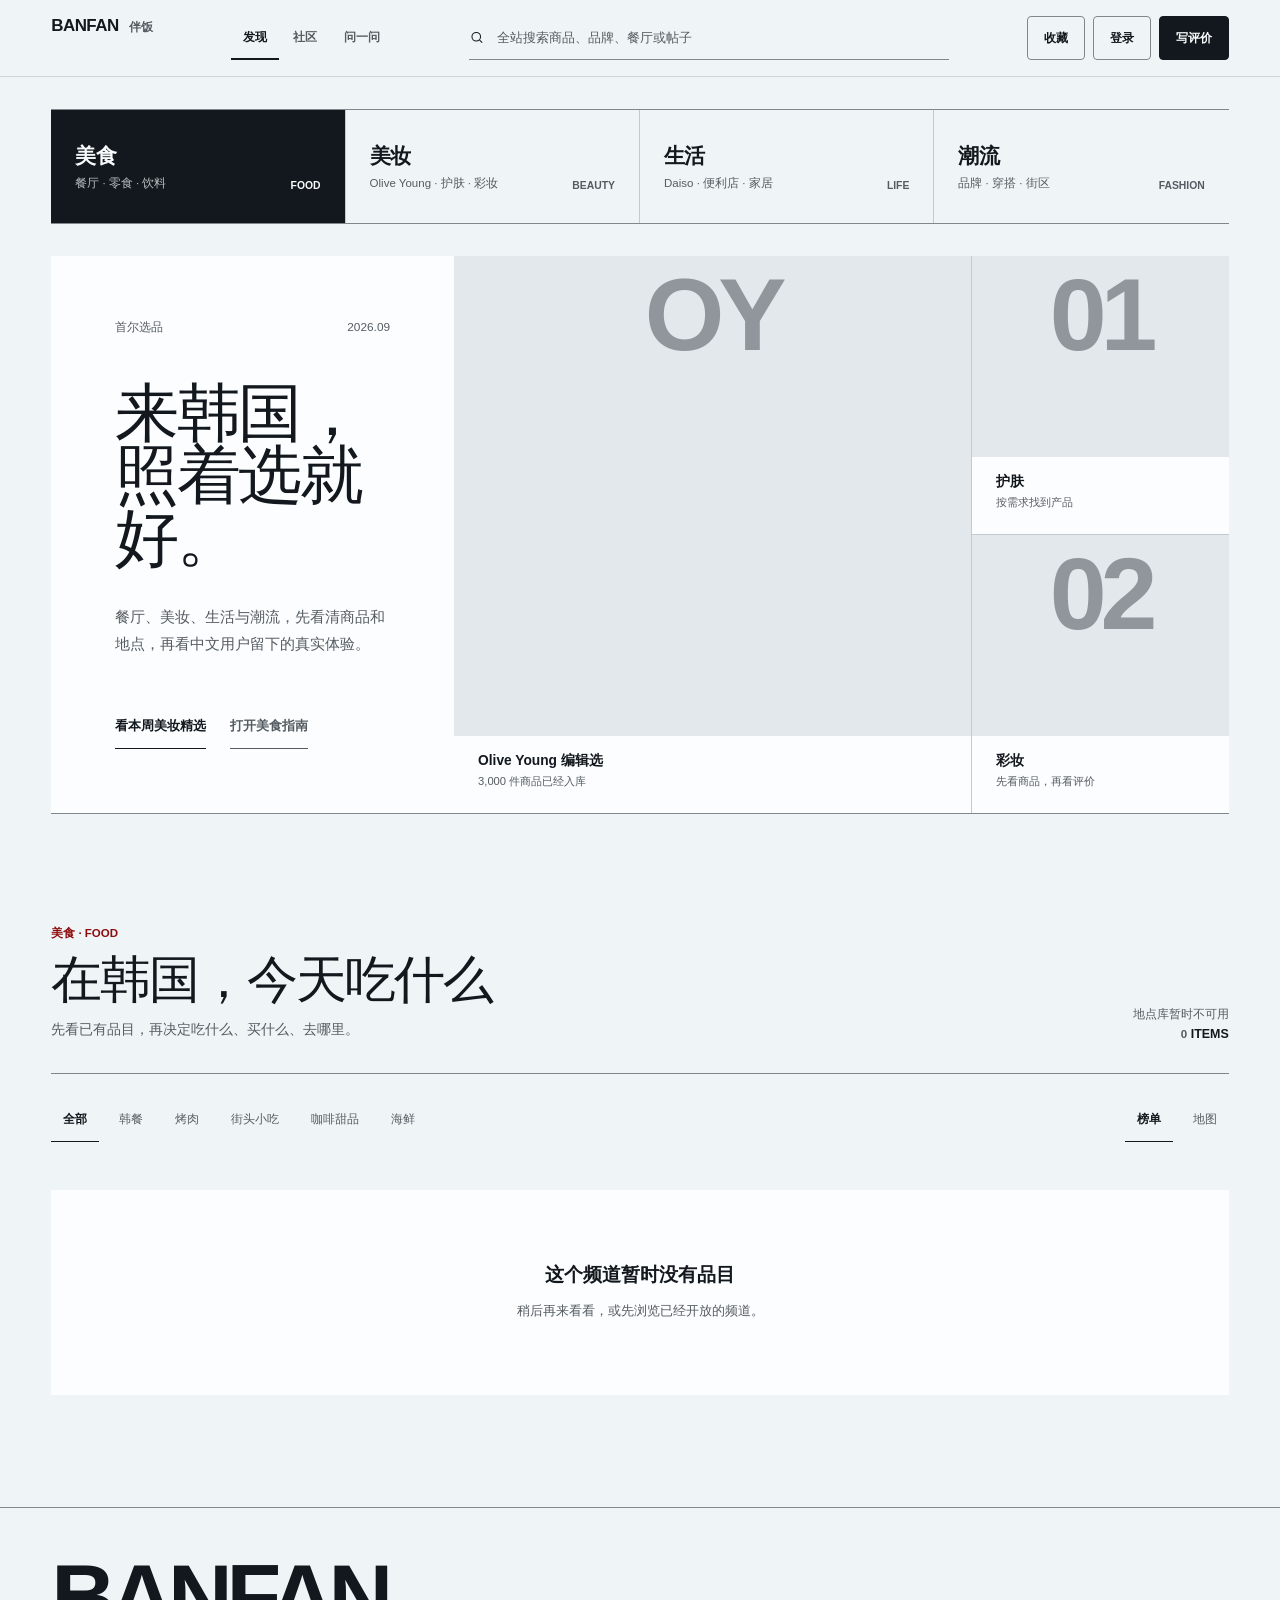
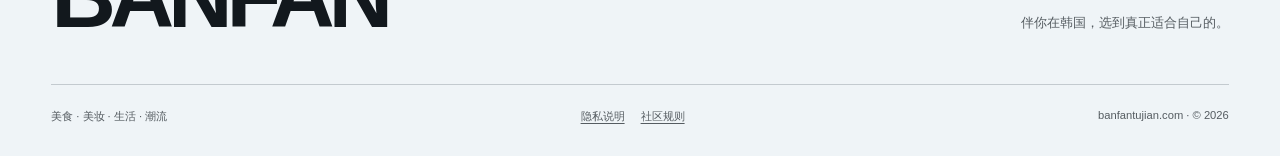
==== commit f373f29a: "Scale catalogs and add DeepSeek moderated submissions" ====
--- a/index.html
+++ b/index.html
@@ -24,7 +24,7 @@
   <a class="skip-link" id="skipLink" href="#discoverView">跳到主要内容</a>
   <header class="site-header">
     <div class="site-header-inner">
-      <a class="brand" href="./" aria-label="伴饭首页">
+      <a class="brand" href="./" aria-label="BANFAN 伴饭首页">
         <strong>BANFAN</strong>
         <span>伴饭</span>
       </a>
@@ -73,15 +73,15 @@
       </div>
       <div class="hero-lookbook" aria-label="本周精选商品">
         <button class="lookbook-tile lookbook-main" type="button" data-channel="beauty" data-hero-slot="0">
-          <span class="lookbook-media"><img class="hero-product-image" src="[data-uri]" alt="" hidden /><span class="lookbook-placeholder">OY</span></span>
-          <span class="lookbook-caption"><strong class="hero-product-title">Olive Young 编辑选</strong><small class="hero-product-meta">200 件商品已经入库</small></span>
+          <span class="lookbook-media"><img class="hero-product-image" src="[data-uri]" alt="" decoding="async" fetchpriority="high" hidden /><span class="lookbook-placeholder">OY</span></span>
+          <span class="lookbook-caption"><strong class="hero-product-title">Olive Young 编辑选</strong><small class="hero-product-meta">3,000 件商品已经入库</small></span>
         </button>
         <button class="lookbook-tile" type="button" data-channel="beauty" data-hero-slot="1">
-          <span class="lookbook-media"><img class="hero-product-image" src="[data-uri]" alt="" hidden /><span class="lookbook-placeholder">01</span></span>
+          <span class="lookbook-media"><img class="hero-product-image" src="[data-uri]" alt="" loading="lazy" decoding="async" hidden /><span class="lookbook-placeholder">01</span></span>
           <span class="lookbook-caption"><strong class="hero-product-title">护肤</strong><small class="hero-product-meta">按需求找到产品</small></span>
         </button>
         <button class="lookbook-tile" type="button" data-channel="beauty" data-hero-slot="2">
-          <span class="lookbook-media"><img class="hero-product-image" src="[data-uri]" alt="" hidden /><span class="lookbook-placeholder">02</span></span>
+          <span class="lookbook-media"><img class="hero-product-image" src="[data-uri]" alt="" loading="lazy" decoding="async" hidden /><span class="lookbook-placeholder">02</span></span>
           <span class="lookbook-caption"><strong class="hero-product-title">彩妆</strong><small class="hero-product-meta">先看商品，再看评价</small></span>
         </button>
       </div>
@@ -103,6 +103,7 @@
       <div class="catalog-toolbar" id="catalogToolbar">
         <div class="filter-chips" id="filterChips" aria-label="品目筛选"></div>
         <div class="toolbar-right">
+          <button id="openMissingItemFromCatalogButton" class="quiet-button" type="button" hidden>申请新增商品</button>
           <div class="view-switch" id="foodViewSwitch" aria-label="美食查看方式">
             <button class="is-active" type="button" data-view="list" aria-pressed="true">榜单</button>
             <button type="button" data-view="map" aria-pressed="false">地图</button>
@@ -141,7 +142,7 @@
       </section>
       <div class="catalog-empty" id="catalogEmpty" hidden>
         <strong id="emptyTitle">这个分类的品目还没导入。</strong>
-        <span id="emptyDescription">品目应该由平台批量导入，不让用户手动创建。下一步接入数据源后会直接出现在这里。</span>
+        <span id="emptyDescription">可以先逛其他频道；登录后也能提交缺少的商品，自动审核通过就会入库。</span>
         <div class="empty-actions" id="emptyActions">
           <button class="secondary-button" type="button" data-channel="food">先看美食</button>
           <button class="primary-button" type="button" data-channel="beauty">查看美妆</button>
@@ -224,8 +225,8 @@
         <ul>
           <li>评价必须包含真实照片</li>
           <li>社区图文至少包含一张照片</li>
-          <li>商品评价绑定已有品目</li>
-          <li>新地点仅开放在美食地图补充</li>
+          <li>缺少的商品可以申请新增</li>
+          <li>新地点可在美食地图补充</li>
         </ul>
       </div>
       <div class="auth-action">
@@ -356,10 +357,48 @@
         <label>真实体验
           <textarea id="reviewText" required minlength="10" rows="4" maxlength="500" placeholder="至少 10 个字：口味 / 肤感 / 耐用度 / 尺码……"></textarea>
         </label>
-        <p class="form-note">提交后会由 DeepSeek 自动检查文字和实拍中的色情、暴力内容；正常评价会立即发布，违规上传不会保留。美食地点可在 FOOD 地图新增。</p>
+        <p class="form-note">提交后会由 DeepSeek 自动检查文字和实拍中的色情、暴力内容；正常评价会立即发布，违规上传不会保留。找不到商品时，可以先申请新增。</p>
         <div class="form-actions">
-          <button id="missingItemButton" class="quiet-button" type="button">品目补充功能准备中</button>
+          <button id="missingItemButton" class="quiet-button" type="button">找不到？申请新增商品</button>
           <button id="submitReviewButton" class="submit-review" type="submit">提交评价</button>
+        </div>
+      </form>
+    </section>
+  </div>
+
+  <div class="review-modal" id="missingItemModal" hidden>
+    <button class="modal-backdrop" id="missingItemBackdrop" type="button" aria-label="关闭新增商品申请"></button>
+    <section class="review-sheet" role="dialog" aria-modal="true" aria-labelledby="missingItemTitle">
+      <header class="review-header">
+        <div><p class="dialog-context">用户补充 · 自动审核</p><h2 id="missingItemTitle">申请新增商品</h2></div>
+        <button id="closeMissingItemButton" class="close-button" type="button" aria-label="关闭"><svg aria-hidden="true" viewBox="0 0 24 24"><path d="M5 5l14 14M19 5 5 19" /></svg></button>
+      </header>
+      <form id="missingItemForm" class="review-form">
+        <div class="form-row">
+          <label>频道
+            <select id="missingItemChannel" required>
+              <option value="beauty">美妆</option>
+              <option value="life">生活</option>
+              <option value="fashion">潮流</option>
+            </select>
+          </label>
+          <label>品牌
+            <input id="missingItemBrand" type="text" minlength="1" maxlength="160" required placeholder="例如：JUNG SAEM MOOL" />
+          </label>
+        </div>
+        <label>商品名称（中文、韩文或英文均可）
+          <input id="missingItemName" type="text" minlength="2" maxlength="200" required placeholder="尽量写完整型号、容量或色号" />
+        </label>
+        <label>官方或零售商品链接
+          <input id="missingItemUrl" type="url" inputmode="url" maxlength="600" required placeholder="https://…" />
+        </label>
+        <label>补充说明（可选）
+          <textarea id="missingItemNote" maxlength="800" rows="3" placeholder="例如：在 OY 明洞店看到；请不要填写联系方式"></textarea>
+        </label>
+        <p class="form-note">DeepSeek 会检查内容、整理中文名并排查重复商品。通过后商品会自动入库；没有官方图片和价格的商品会先以基础资料展示。</p>
+        <div class="form-actions">
+          <button id="cancelMissingItemButton" class="quiet-button" type="button">取消</button>
+          <button id="submitMissingItemButton" class="submit-review" type="submit">提交并自动审核</button>
         </div>
       </form>
     </section>
@@ -416,7 +455,7 @@
   </template>
 
   <script src="./config.js?v=20260927m"></script>
-  <script src="./app.js?v=20260927r"></script>
+  <script src="./app.js?v=20260927s"></script>
   <script src="./community.js?v=20260927b"></script>
 </body>
 </html>
